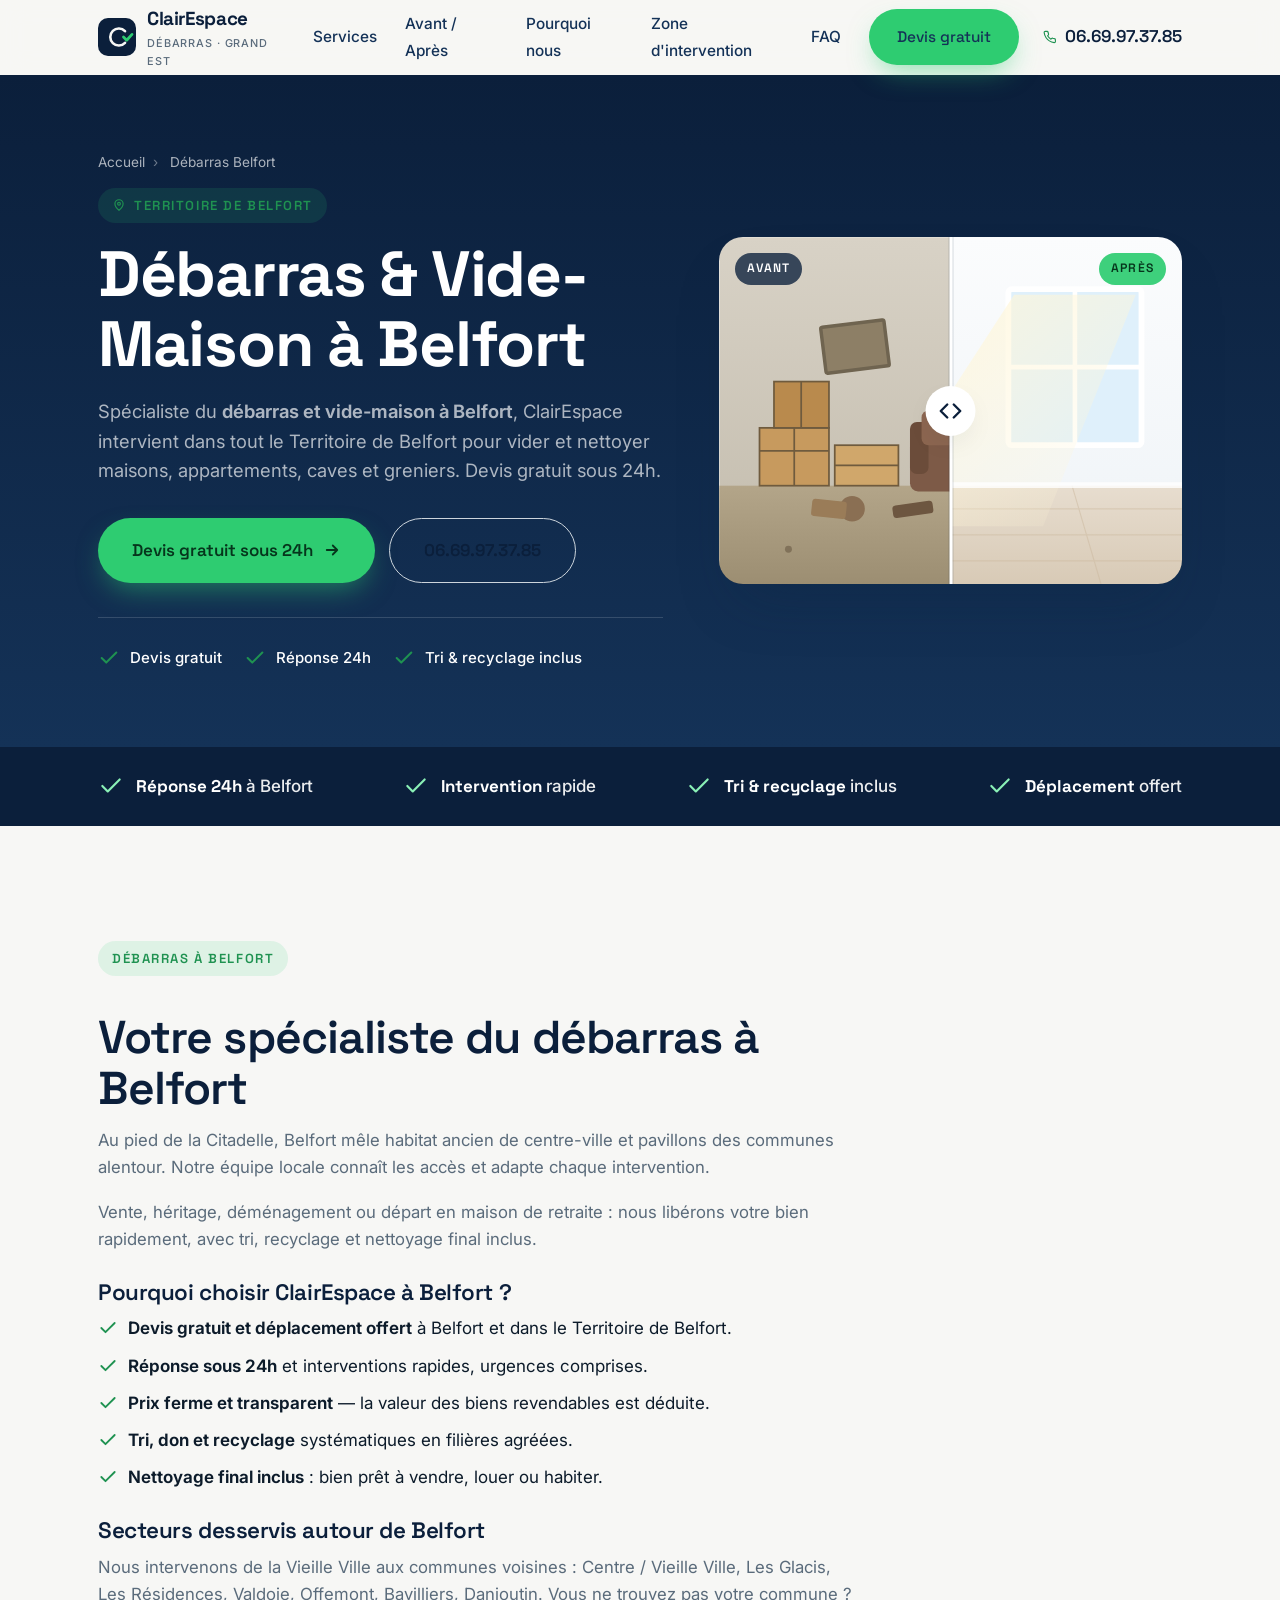
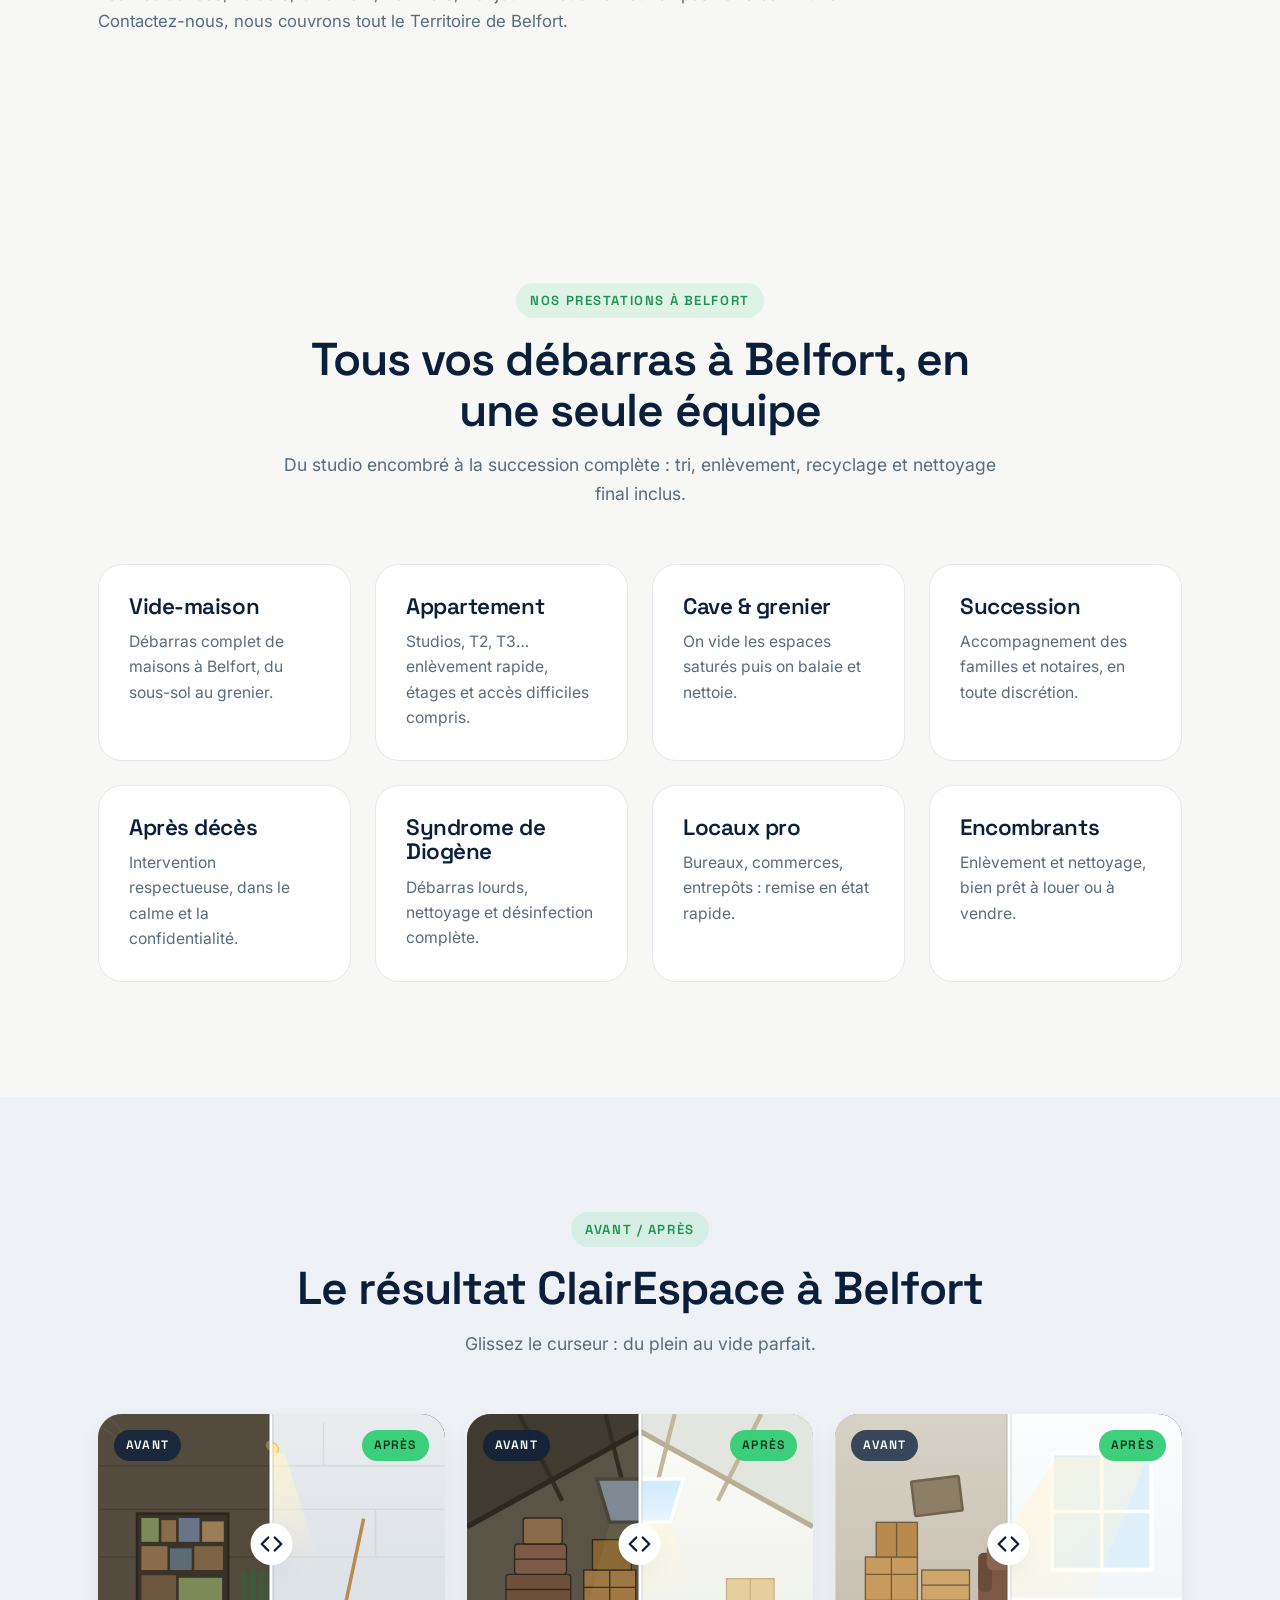
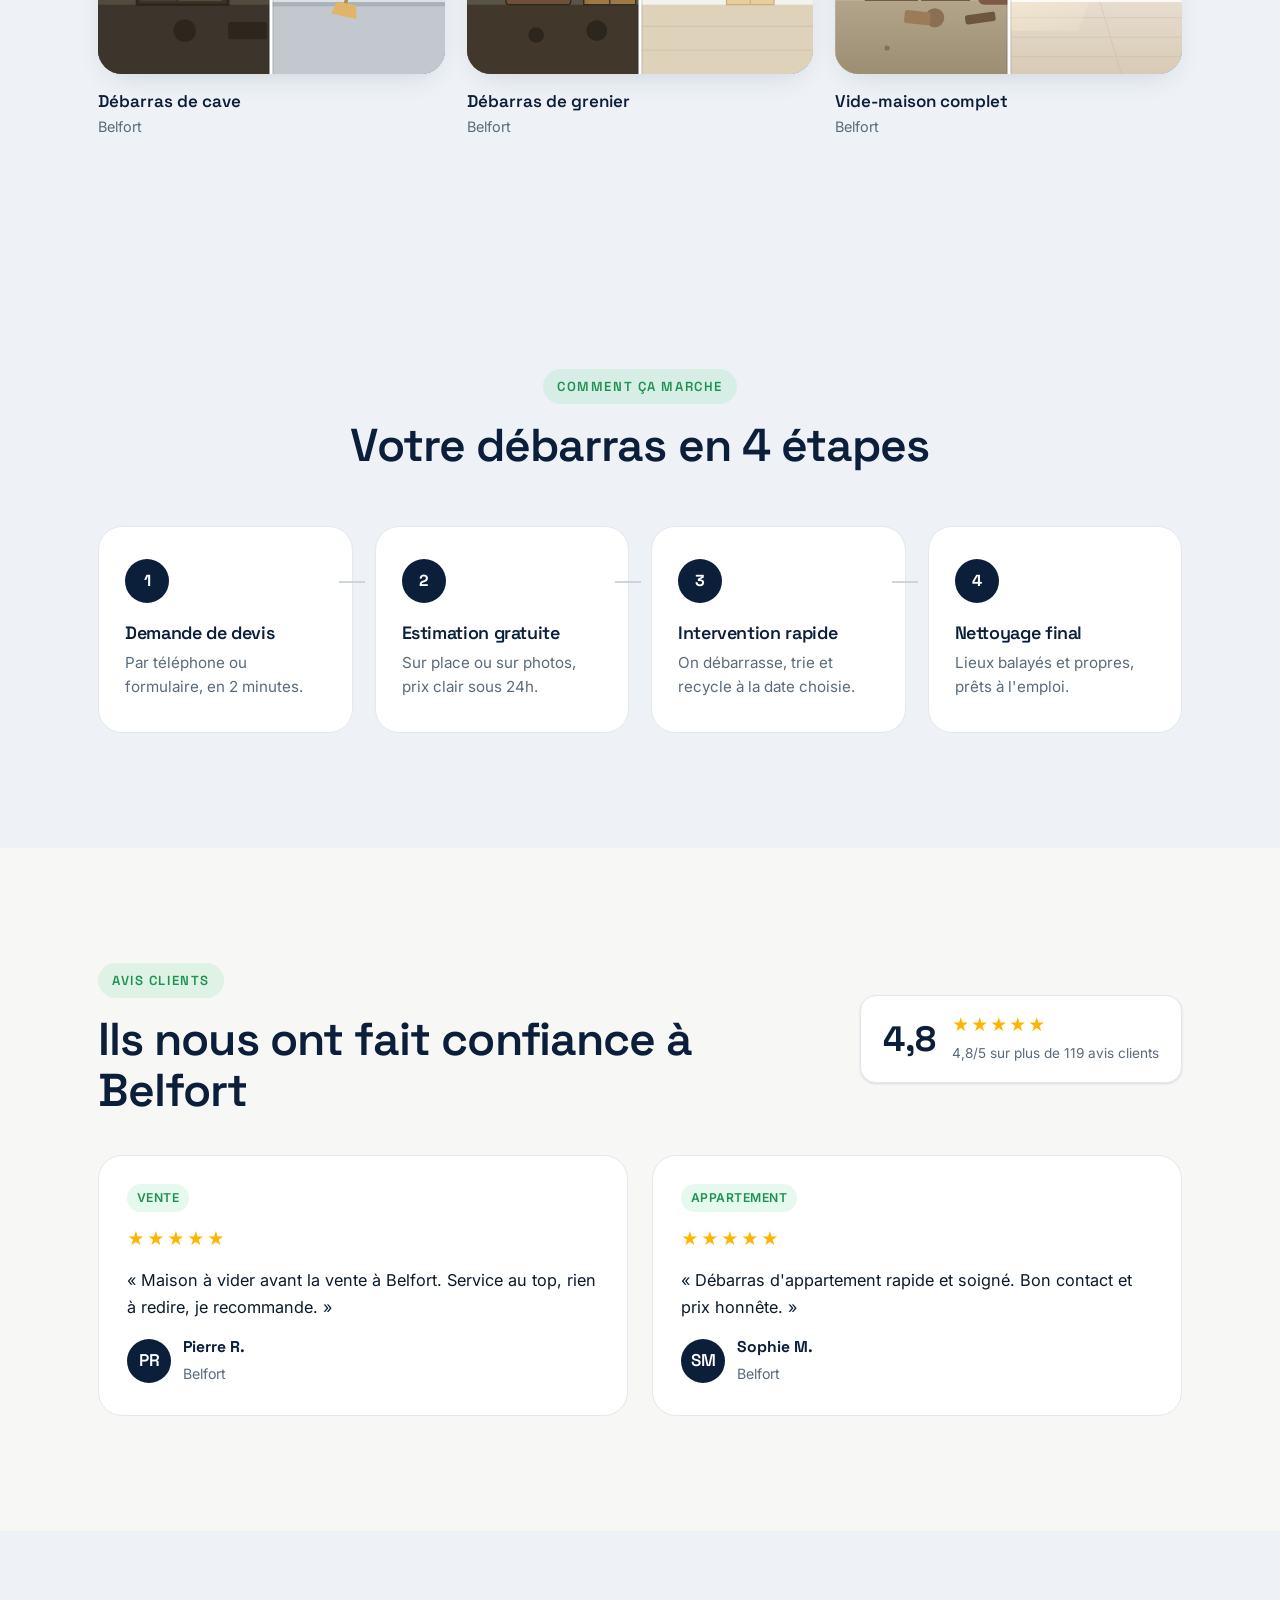
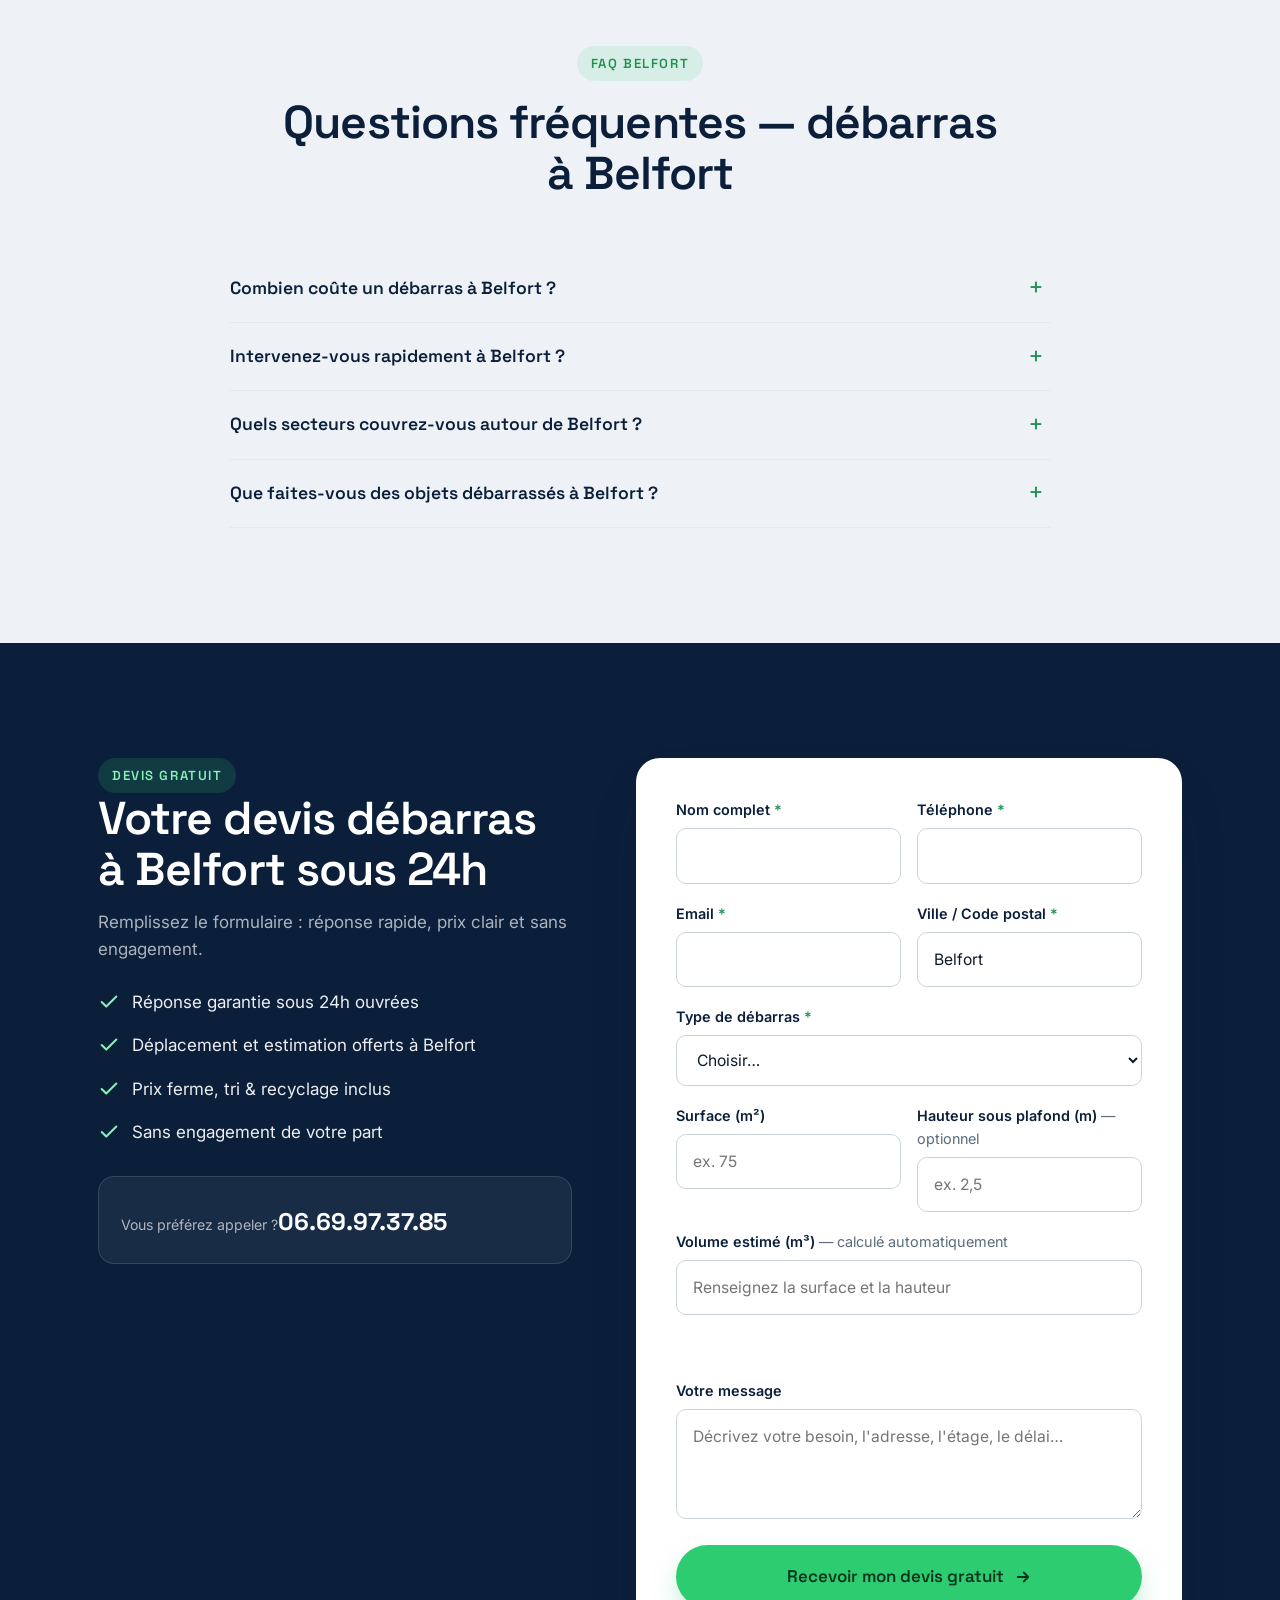
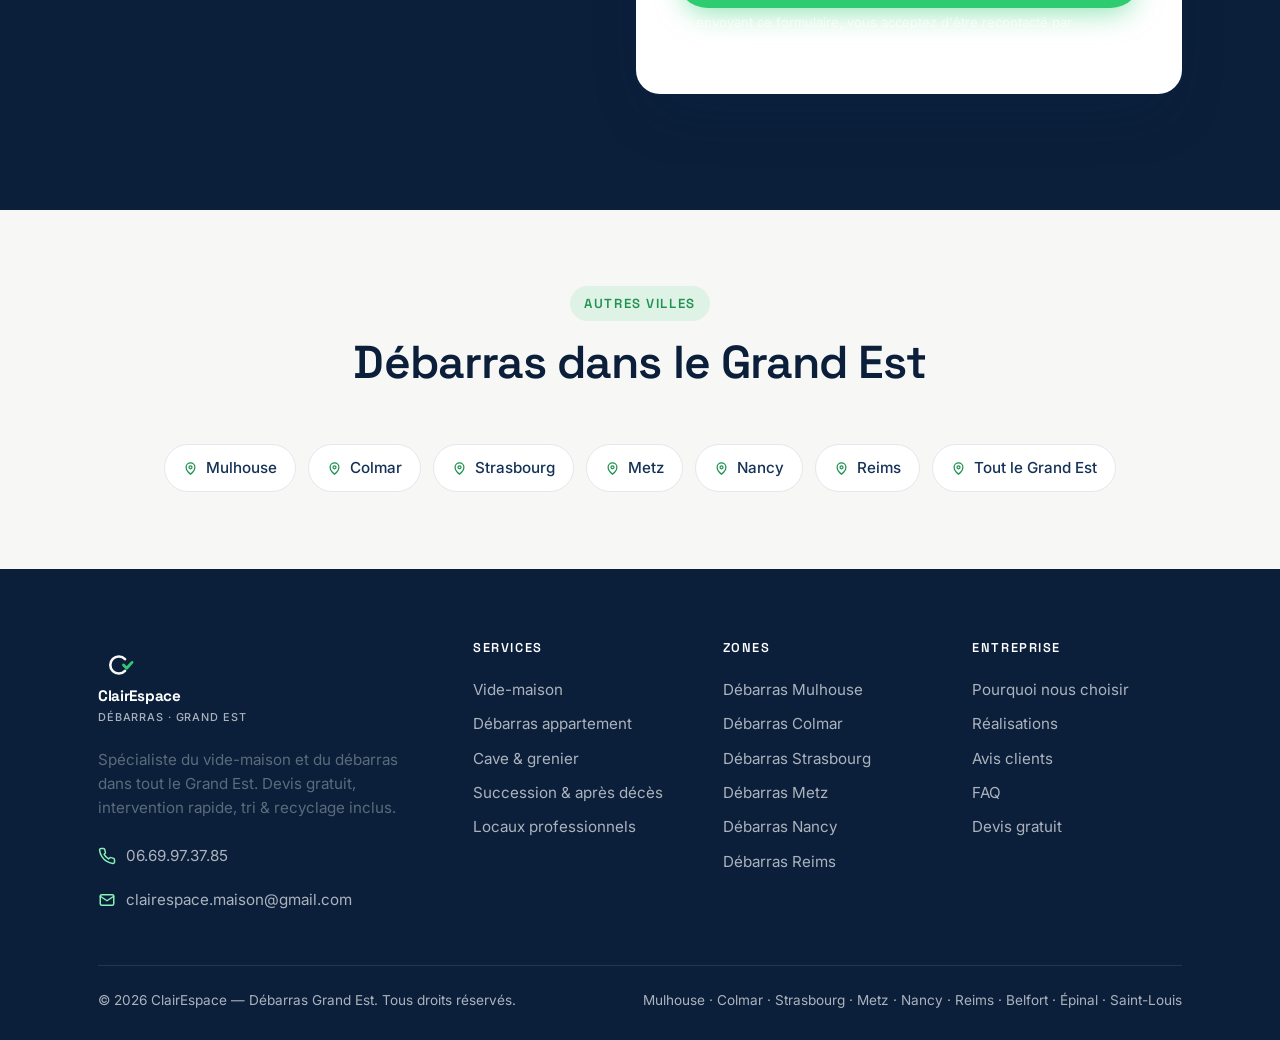
==== debarras-belfort.html @ cb57ff31 "Premier test GitHub Pages" ====
<!DOCTYPE html>
<html lang="fr">
<head>
<meta charset="utf-8">
<meta name="viewport" content="width=device-width, initial-scale=1">
<title>Débarras Belfort (90000) | Vide-Maison & Succession — Devis Gratuit 24h</title>
<meta name="description" content="Débarras et vide-maison à Belfort et dans le Territoire de Belfort. Appartement, maison, cave, succession, après décès. Devis gratuit sous 24h, intervention rapide, tri & recyclage inclus.">
<meta name="keywords" content="débarras Belfort, vide maison Belfort, débarras appartement Belfort, débarras succession Belfort, débarras Territoire de Belfort">
<meta name="robots" content="index, follow, max-image-preview:large">
<meta name="theme-color" content="#0B1F3B">
<link rel="canonical" href="https://clairespace.fr/debarras-belfort.html">
<link rel="icon" type="image/svg+xml" href="img/favicon.svg">
<meta property="og:type" content="website">
<meta property="og:locale" content="fr_FR">
<meta property="og:site_name" content="ClairEspace — Débarras Grand Est">
<meta property="og:title" content="Débarras Belfort (90000) | Vide-Maison & Succession — Devis Gratuit 24h">
<meta property="og:description" content="Débarras et vide-maison à Belfort et dans le Territoire de Belfort. Appartement, maison, cave, succession, après décès. Devis gratuit sous 24h, intervention rapide, tri & recyclage inclus.">
<meta property="og:url" content="https://clairespace.fr/debarras-belfort.html">
<meta property="og:image" content="https://clairespace.fr/img/og-cover.svg">
<meta name="twitter:card" content="summary_large_image">
<link rel="preconnect" href="https://fonts.googleapis.com">
<link rel="preconnect" href="https://fonts.gstatic.com" crossorigin>
<link rel="stylesheet" href="https://fonts.googleapis.com/css2?family=Inter:wght@400;500;600;700&family=Space+Grotesk:wght@500;600;700&display=swap">
<link rel="stylesheet" href="css/styles.css">
<script type="application/ld+json">{"@context": "https://schema.org", "@type": "HomeAndConstructionBusiness", "@id": "https://clairespace.fr/debarras-belfort.html#business", "name": "ClairEspace — Débarras Belfort", "image": "https://clairespace.fr/img/og-cover.svg", "url": "https://clairespace.fr/debarras-belfort.html", "telephone": "+33669973785", "email": "clairespace.maison@gmail.com", "priceRange": "€€", "description": "Débarras et vide-maison à Belfort et dans le Territoire de Belfort. Appartement, maison, cave, succession, après décès. Devis gratuit sous 24h, intervention rapide, tri & recyclage inclus.", "address": {"@type": "PostalAddress", "addressLocality": "Belfort", "postalCode": "90000", "addressRegion": "Grand Est", "addressCountry": "FR"}, "geo": {"@type": "GeoCoordinates", "latitude": 47.6379, "longitude": 6.8628}, "areaServed": ["Belfort", "Territoire de Belfort", "Centre / Vieille Ville", "Les Glacis", "Les Résidences", "Valdoie"], "aggregateRating": {"@type": "AggregateRating", "ratingValue": "4.8", "reviewCount": "119", "bestRating": "5"}}</script>
<script type="application/ld+json">{"@context": "https://schema.org", "@type": "FAQPage", "mainEntity": [{"@type": "Question", "name": "Combien coûte un débarras à Belfort ?", "acceptedAnswer": {"@type": "Answer", "text": "Le prix dépend du volume, de l'accès et de la nature des objets. À Belfort, l'estimation et le déplacement sont gratuits : vous recevez un devis ferme sous 24h. La valeur des biens revendables peut être déduite, voire rendre le débarras gratuit."}}, {"@type": "Question", "name": "Intervenez-vous rapidement à Belfort ?", "acceptedAnswer": {"@type": "Answer", "text": "Oui. Nous répondons sous 24h et intervenons en quelques jours à Belfort et alentours. En cas d'urgence (vente, succession, fin de bail), une intervention express est possible."}}, {"@type": "Question", "name": "Quels secteurs couvrez-vous autour de Belfort ?", "acceptedAnswer": {"@type": "Answer", "text": "Nous intervenons à Belfort et dans tout le secteur : Centre / Vieille Ville, Les Glacis, Les Résidences, Valdoie et les communes voisines, ainsi que l'ensemble du Territoire de Belfort."}}, {"@type": "Question", "name": "Que faites-vous des objets débarrassés à Belfort ?", "acceptedAnswer": {"@type": "Answer", "text": "Nous trions systématiquement : dons aux associations, revalorisation des objets réutilisables et recyclage du reste en filières agréées. Une démarche éco-responsable incluse."}}]}</script>
<script type="application/ld+json">{"@context": "https://schema.org", "@type": "BreadcrumbList", "itemListElement": [{"@type": "ListItem", "position": 1, "name": "Accueil", "item": "https://clairespace.fr/"}, {"@type": "ListItem", "position": 2, "name": "Débarras Belfort", "item": "https://clairespace.fr/debarras-belfort.html"}]}</script>
</head>
<body>
<header class="site-header">
  <div class="container">
    <nav class="nav" aria-label="Navigation principale">
      <a class="brand" href="index.html" aria-label="ClairEspace, accueil">
        <img class="brand__mark" src="img/logo.svg" alt="" width="38" height="38">
        <span>ClairEspace<small>Débarras · Grand Est</small></span>
      </a>
      <ul class="nav__links">
        <li><a href="index.html#services">Services</a></li>
        <li><a href="index.html#realisations">Avant / Après</a></li>
        <li><a href="index.html#pourquoi">Pourquoi nous</a></li>
        <li><a href="index.html#zone">Zone d'intervention</a></li>
        <li><a href="index.html#faq">FAQ</a></li>
        <li><a class="btn btn--cta" href="#devis">Devis gratuit</a></li>
      </ul>
      <div class="nav__cta">
        <a class="nav__phone" href="tel:+33669973785"><svg viewBox="0 0 24 24" fill="none" stroke="currentColor" stroke-width="2" stroke-linecap="round" stroke-linejoin="round"><path d="M22 16.9v3a2 2 0 0 1-2.2 2 19.8 19.8 0 0 1-8.6-3 19.5 19.5 0 0 1-6-6 19.8 19.8 0 0 1-3.1-8.7A2 2 0 0 1 4.1 2h3a2 2 0 0 1 2 1.7c.1 1 .4 1.9.7 2.8a2 2 0 0 1-.5 2.1L8.1 9.9a16 16 0 0 0 6 6l1.3-1.3a2 2 0 0 1 2.1-.4c.9.3 1.8.5 2.8.7a2 2 0 0 1 1.7 2z"/></svg> 06.69.97.37.85</a>
        <button class="nav__toggle" aria-label="Ouvrir le menu" aria-expanded="false"><span></span></button>
      </div>
    </nav>
  </div>
</header>
<main>

<section class="local-hero">
  <div class="container">
    <div class="local-hero__inner">
      <div>
        <nav class="breadcrumb reveal" aria-label="Fil d'Ariane"><a href="index.html">Accueil</a><span>›</span> Débarras Belfort</nav>
        <span class="eyebrow reveal" data-delay="1" style="margin-top:14px"><svg viewBox="0 0 24 24" fill="none" stroke="currentColor" stroke-width="2" style="width:14px;height:14px"><path d="M12 21s7-5.2 7-11a7 7 0 1 0-14 0c0 5.8 7 11 7 11z"/><circle cx="12" cy="10" r="2.4"/></svg> Territoire de Belfort</span>
        <h1 class="reveal" data-delay="1">Débarras &amp; Vide-Maison à Belfort</h1>
        <p class="reveal" data-delay="2">Spécialiste du <strong>débarras et vide-maison à Belfort</strong>, ClairEspace intervient dans tout le Territoire de Belfort pour vider et nettoyer maisons, appartements, caves et greniers. Devis gratuit sous 24h.</p>
        <div class="hero__actions reveal" data-delay="2">
          <a class="btn btn--cta btn--lg" href="#devis">Devis gratuit sous 24h <svg viewBox="0 0 24 24" fill="none" stroke="currentColor" stroke-width="2.4" stroke-linecap="round" stroke-linejoin="round"><path d="M5 12h14M13 6l6 6-6 6"/></svg></a>
          <a class="btn btn--ghost btn--lg" href="tel:+33669973785">06.69.97.37.85</a>
        </div>
        <ul class="hero__trust reveal" data-delay="3" style="border-color:rgba(255,255,255,.15)">
          <li class="hero__trust-item" style="color:#fff"><svg viewBox="0 0 24 24" fill="none" stroke="currentColor" stroke-width="2.2" stroke-linecap="round" stroke-linejoin="round"><path d="M20 6 9 17l-5-5"/></svg> Devis gratuit</li>
          <li class="hero__trust-item" style="color:#fff"><svg viewBox="0 0 24 24" fill="none" stroke="currentColor" stroke-width="2.2" stroke-linecap="round" stroke-linejoin="round"><path d="M20 6 9 17l-5-5"/></svg> Réponse 24h</li>
          <li class="hero__trust-item" style="color:#fff"><svg viewBox="0 0 24 24" fill="none" stroke="currentColor" stroke-width="2.2" stroke-linecap="round" stroke-linejoin="round"><path d="M20 6 9 17l-5-5"/></svg> Tri &amp; recyclage inclus</li>
        </ul>
      </div>
      <div class="hero__media reveal" data-delay="2">
        <div class="ba ba--card" data-ba>
          <div class="ba__img ba__after"><img src="img/after-salon.svg" alt="Logement vidé et propre après débarras à Belfort" loading="eager" width="800" height="600"></div>
          <div class="ba__img ba__before"><img src="img/before-salon.svg" alt="Logement encombré avant débarras à Belfort" loading="eager" width="800" height="600"></div>
          <span class="ba__tag ba__tag--before">Avant</span><span class="ba__tag ba__tag--after">Après</span>
          <div class="ba__handle"><div class="ba__grip"><svg viewBox="0 0 24 24" fill="none" stroke="currentColor" stroke-width="2.2" stroke-linecap="round" stroke-linejoin="round"><path d="M9 6 3 12l6 6M15 6l6 6-6 6"/></svg></div></div>
          <input class="ba__range" type="range" min="0" max="100" value="50" aria-label="Comparer avant et après à Belfort">
        </div>
      </div>
    </div>
  </div>
</section>

<section class="strip" aria-label="Nos engagements">
  <div class="container"><div class="strip__inner">
    <div class="strip__item"><svg viewBox="0 0 24 24" fill="none" stroke="currentColor" stroke-width="2" stroke-linecap="round" stroke-linejoin="round"><path d="M20 6 9 17l-5-5"/></svg><span><b>Réponse 24h</b> à Belfort</span></div>
    <div class="strip__item"><svg viewBox="0 0 24 24" fill="none" stroke="currentColor" stroke-width="2" stroke-linecap="round" stroke-linejoin="round"><path d="M20 6 9 17l-5-5"/></svg><span><b>Intervention</b> rapide</span></div>
    <div class="strip__item"><svg viewBox="0 0 24 24" fill="none" stroke="currentColor" stroke-width="2" stroke-linecap="round" stroke-linejoin="round"><path d="M20 6 9 17l-5-5"/></svg><span><b>Tri &amp; recyclage</b> inclus</span></div>
    <div class="strip__item"><svg viewBox="0 0 24 24" fill="none" stroke="currentColor" stroke-width="2" stroke-linecap="round" stroke-linejoin="round"><path d="M20 6 9 17l-5-5"/></svg><span><b>Déplacement</b> offert</span></div>
  </div></div>
</section>

<section class="section">
  <div class="container">
    <div class="prose reveal">
      <span class="eyebrow">Débarras à Belfort</span>
      <h2>Votre spécialiste du débarras à Belfort</h2>
      <p>Au pied de la Citadelle, Belfort mêle habitat ancien de centre-ville et pavillons des communes alentour. Notre équipe locale connaît les accès et adapte chaque intervention.</p>
      <p>Vente, héritage, déménagement ou départ en maison de retraite : nous libérons votre bien rapidement, avec tri, recyclage et nettoyage final inclus.</p>
      <h3>Pourquoi choisir ClairEspace à Belfort ?</h3>
      <ul class="ticks">
        <li><svg viewBox="0 0 24 24" fill="none" stroke="currentColor" stroke-width="2.2" stroke-linecap="round" stroke-linejoin="round"><path d="M20 6 9 17l-5-5"/></svg> <span><strong>Devis gratuit et déplacement offert</strong> à Belfort et dans le Territoire de Belfort.</span></li>
        <li><svg viewBox="0 0 24 24" fill="none" stroke="currentColor" stroke-width="2.2" stroke-linecap="round" stroke-linejoin="round"><path d="M20 6 9 17l-5-5"/></svg> <span><strong>Réponse sous 24h</strong> et interventions rapides, urgences comprises.</span></li>
        <li><svg viewBox="0 0 24 24" fill="none" stroke="currentColor" stroke-width="2.2" stroke-linecap="round" stroke-linejoin="round"><path d="M20 6 9 17l-5-5"/></svg> <span><strong>Prix ferme et transparent</strong> — la valeur des biens revendables est déduite.</span></li>
        <li><svg viewBox="0 0 24 24" fill="none" stroke="currentColor" stroke-width="2.2" stroke-linecap="round" stroke-linejoin="round"><path d="M20 6 9 17l-5-5"/></svg> <span><strong>Tri, don et recyclage</strong> systématiques en filières agréées.</span></li>
        <li><svg viewBox="0 0 24 24" fill="none" stroke="currentColor" stroke-width="2.2" stroke-linecap="round" stroke-linejoin="round"><path d="M20 6 9 17l-5-5"/></svg> <span><strong>Nettoyage final inclus</strong> : bien prêt à vendre, louer ou habiter.</span></li>
      </ul>
      <h3>Secteurs desservis autour de Belfort</h3>
      <p>Nous intervenons de la Vieille Ville aux communes voisines : Centre / Vieille Ville, Les Glacis, Les Résidences, Valdoie, Offemont, Bavilliers, Danjoutin. Vous ne trouvez pas votre commune ? Contactez-nous, nous couvrons tout le Territoire de Belfort.</p>
    </div>
  </div>
</section>

<section class="section" id="services">
  <div class="container">
    <div class="section-head section-head--center reveal">
      <span class="eyebrow">Nos prestations à Belfort</span>
      <h2>Tous vos débarras à Belfort, en une seule équipe</h2>
      <p>Du studio encombré à la succession complète : tri, enlèvement, recyclage et nettoyage final inclus.</p>
    </div>
    <div class="grid grid--4">
      <article class="card reveal"><h3>Vide-maison</h3><p>Débarras complet de maisons à Belfort, du sous-sol au grenier.</p></article>
      <article class="card reveal" data-delay="1"><h3>Appartement</h3><p>Studios, T2, T3… enlèvement rapide, étages et accès difficiles compris.</p></article>
      <article class="card reveal" data-delay="2"><h3>Cave & grenier</h3><p>On vide les espaces saturés puis on balaie et nettoie.</p></article>
      <article class="card reveal" data-delay="3"><h3>Succession</h3><p>Accompagnement des familles et notaires, en toute discrétion.</p></article>
      <article class="card reveal"><h3>Après décès</h3><p>Intervention respectueuse, dans le calme et la confidentialité.</p></article>
      <article class="card reveal" data-delay="1"><h3>Syndrome de Diogène</h3><p>Débarras lourds, nettoyage et désinfection complète.</p></article>
      <article class="card reveal" data-delay="2"><h3>Locaux pro</h3><p>Bureaux, commerces, entrepôts : remise en état rapide.</p></article>
      <article class="card reveal" data-delay="3"><h3>Encombrants</h3><p>Enlèvement et nettoyage, bien prêt à louer ou à vendre.</p></article>
    </div>
  </div>
</section>

<section class="section section--tint">
  <div class="container">
    <div class="section-head section-head--center reveal">
      <span class="eyebrow">Avant / Après</span>
      <h2>Le résultat ClairEspace à Belfort</h2>
      <p>Glissez le curseur : du plein au vide parfait.</p>
    </div>
    <div class="gallery">
      <figure class="reveal"><div class="ba ba--card" data-ba>
        <div class="ba__img ba__after"><img src="img/after-cave.svg" alt="Cave vidée à Belfort" loading="lazy" width="800" height="600"></div>
        <div class="ba__img ba__before"><img src="img/before-cave.svg" alt="Cave encombrée à Belfort" loading="lazy" width="800" height="600"></div>
        <span class="ba__tag ba__tag--before">Avant</span><span class="ba__tag ba__tag--after">Après</span>
        <div class="ba__handle"><div class="ba__grip"><svg viewBox="0 0 24 24" fill="none" stroke="currentColor" stroke-width="2.2" stroke-linecap="round" stroke-linejoin="round"><path d="M9 6 3 12l6 6M15 6l6 6-6 6"/></svg></div></div>
        <input class="ba__range" type="range" min="0" max="100" value="50" aria-label="Comparer cave à Belfort"></div>
        <figcaption>Débarras de cave<span>Belfort</span></figcaption></figure>
      <figure class="reveal" data-delay="1"><div class="ba ba--card" data-ba>
        <div class="ba__img ba__after"><img src="img/after-grenier.svg" alt="Grenier vidé à Belfort" loading="lazy" width="800" height="600"></div>
        <div class="ba__img ba__before"><img src="img/before-grenier.svg" alt="Grenier encombré à Belfort" loading="lazy" width="800" height="600"></div>
        <span class="ba__tag ba__tag--before">Avant</span><span class="ba__tag ba__tag--after">Après</span>
        <div class="ba__handle"><div class="ba__grip"><svg viewBox="0 0 24 24" fill="none" stroke="currentColor" stroke-width="2.2" stroke-linecap="round" stroke-linejoin="round"><path d="M9 6 3 12l6 6M15 6l6 6-6 6"/></svg></div></div>
        <input class="ba__range" type="range" min="0" max="100" value="50" aria-label="Comparer grenier à Belfort"></div>
        <figcaption>Débarras de grenier<span>Belfort</span></figcaption></figure>
      <figure class="reveal" data-delay="2"><div class="ba ba--card" data-ba>
        <div class="ba__img ba__after"><img src="img/after-salon.svg" alt="Maison vidée à Belfort" loading="lazy" width="800" height="600"></div>
        <div class="ba__img ba__before"><img src="img/before-salon.svg" alt="Maison encombrée à Belfort" loading="lazy" width="800" height="600"></div>
        <span class="ba__tag ba__tag--before">Avant</span><span class="ba__tag ba__tag--after">Après</span>
        <div class="ba__handle"><div class="ba__grip"><svg viewBox="0 0 24 24" fill="none" stroke="currentColor" stroke-width="2.2" stroke-linecap="round" stroke-linejoin="round"><path d="M9 6 3 12l6 6M15 6l6 6-6 6"/></svg></div></div>
        <input class="ba__range" type="range" min="0" max="100" value="50" aria-label="Comparer vide-maison à Belfort"></div>
        <figcaption>Vide-maison complet<span>Belfort</span></figcaption></figure>
    </div>
  </div>
</section>

<section class="section section--tint">
  <div class="container">
    <div class="section-head section-head--center reveal">
      <span class="eyebrow">Comment ça marche</span>
      <h2>Votre débarras en 4 étapes</h2>
    </div>
    <div class="steps">
      <div class="step reveal"><div class="step__num">1</div><h3>Demande de devis</h3><p>Par téléphone ou formulaire, en 2 minutes.</p></div>
      <div class="step reveal" data-delay="1"><div class="step__num">2</div><h3>Estimation gratuite</h3><p>Sur place ou sur photos, prix clair sous 24h.</p></div>
      <div class="step reveal" data-delay="2"><div class="step__num">3</div><h3>Intervention rapide</h3><p>On débarrasse, trie et recycle à la date choisie.</p></div>
      <div class="step reveal" data-delay="3"><div class="step__num">4</div><h3>Nettoyage final</h3><p>Lieux balayés et propres, prêts à l'emploi.</p></div>
    </div>
  </div>
</section>

<section class="section">
  <div class="container">
    <div class="reviews-head reveal">
      <div class="section-head" style="margin-bottom:0"><span class="eyebrow">Avis clients</span><h2>Ils nous ont fait confiance à Belfort</h2></div>
      <div class="rating-badge"><div class="score">4,8</div><div><div class="stars" aria-hidden="true">★★★★★</div><small>4,8/5 sur plus de 119 avis clients</small></div></div>
    </div>
    <div class="grid grid--2">
      <article class="review reveal"><span class="review__tag">Vente</span><div class="stars" aria-hidden="true">★★★★★</div><p>« Maison à vider avant la vente à Belfort. Service au top, rien à redire, je recommande. »</p><div class="review__who"><div class="review__avatar">PR</div><div><b>Pierre R.</b><small>Belfort</small></div></div></article>
      <article class="review reveal" data-delay="1"><span class="review__tag">Appartement</span><div class="stars" aria-hidden="true">★★★★★</div><p>« Débarras d'appartement rapide et soigné. Bon contact et prix honnête. »</p><div class="review__who"><div class="review__avatar">SM</div><div><b>Sophie M.</b><small>Belfort</small></div></div></article>
    </div>
  </div>
</section>

<section class="section section--tint" id="faq">
  <div class="container">
    <div class="section-head section-head--center reveal"><span class="eyebrow">FAQ Belfort</span><h2>Questions fréquentes — débarras à Belfort</h2></div>
    <div class="faq reveal">
      <div class="faq__item"><h3 style="margin:0"><button class="faq__q" aria-expanded="false">Combien coûte un débarras à Belfort ?</button></h3><div class="faq__a"><div class="faq__a-inner">Le prix dépend du volume, de l'accès et de la nature des objets. À Belfort, l'estimation et le déplacement sont gratuits : vous recevez un devis ferme sous 24h. La valeur des biens revendables peut être déduite, voire rendre le débarras gratuit.</div></div></div>
      <div class="faq__item"><h3 style="margin:0"><button class="faq__q" aria-expanded="false">Intervenez-vous rapidement à Belfort ?</button></h3><div class="faq__a"><div class="faq__a-inner">Oui. Nous répondons sous 24h et intervenons en quelques jours à Belfort et alentours. En cas d'urgence (vente, succession, fin de bail), une intervention express est possible.</div></div></div>
      <div class="faq__item"><h3 style="margin:0"><button class="faq__q" aria-expanded="false">Quels secteurs couvrez-vous autour de Belfort ?</button></h3><div class="faq__a"><div class="faq__a-inner">Nous intervenons à Belfort et dans tout le secteur : Centre / Vieille Ville, Les Glacis, Les Résidences, Valdoie et les communes voisines, ainsi que l'ensemble du Territoire de Belfort.</div></div></div>
      <div class="faq__item"><h3 style="margin:0"><button class="faq__q" aria-expanded="false">Que faites-vous des objets débarrassés à Belfort ?</button></h3><div class="faq__a"><div class="faq__a-inner">Nous trions systématiquement : dons aux associations, revalorisation des objets réutilisables et recyclage du reste en filières agréées. Une démarche éco-responsable incluse.</div></div></div>
    </div>
  </div>
</section>

<section class="section section--navy" id="devis">
  <div class="container">
    <div class="devis">
      <div class="devis__aside reveal">
        <span class="eyebrow">Devis gratuit</span>
        <h2>Votre devis débarras à Belfort sous 24h</h2>
        <p style="margin-top:14px">Remplissez le formulaire : réponse rapide, prix clair et sans engagement.</p>
        <div class="devis__points">
          <div class="devis__point"><svg viewBox="0 0 24 24" fill="none" stroke="currentColor" stroke-width="2.2" stroke-linecap="round" stroke-linejoin="round"><path d="M20 6 9 17l-5-5"/></svg><span>Réponse garantie sous 24h ouvrées</span></div>
          <div class="devis__point"><svg viewBox="0 0 24 24" fill="none" stroke="currentColor" stroke-width="2.2" stroke-linecap="round" stroke-linejoin="round"><path d="M20 6 9 17l-5-5"/></svg><span>Déplacement et estimation offerts à Belfort</span></div>
          <div class="devis__point"><svg viewBox="0 0 24 24" fill="none" stroke="currentColor" stroke-width="2.2" stroke-linecap="round" stroke-linejoin="round"><path d="M20 6 9 17l-5-5"/></svg><span>Prix ferme, tri & recyclage inclus</span></div>
          <div class="devis__point"><svg viewBox="0 0 24 24" fill="none" stroke="currentColor" stroke-width="2.2" stroke-linecap="round" stroke-linejoin="round"><path d="M20 6 9 17l-5-5"/></svg><span>Sans engagement de votre part</span></div>
        </div>
        <div class="devis__call"><small style="color:var(--on-navy-muted)">Vous préférez appeler ?</small><a href="tel:+33669973785">06.69.97.37.85</a></div>
      </div>
      <form class="form" id="devis-form" action="#" method="post" novalidate>
        <input type="text" name="website" tabindex="-1" autocomplete="off" aria-hidden="true" style="position:absolute;left:-9999px;width:1px;height:1px;opacity:0">
        <div class="form__row">
          <div class="field"><label for="nom">Nom complet <span class="req">*</span></label><input id="nom" name="nom" type="text" autocomplete="name" required><span class="field__err">Merci d'indiquer votre nom.</span></div>
          <div class="field"><label for="tel">Téléphone <span class="req">*</span></label><input id="tel" name="tel" type="tel" autocomplete="tel" required><span class="field__err">Numéro invalide.</span></div>
        </div>
        <div class="form__row">
          <div class="field"><label for="email">Email <span class="req">*</span></label><input id="email" name="email" type="email" autocomplete="email" required><span class="field__err">Email invalide.</span></div>
          <div class="field"><label for="ville">Ville / Code postal <span class="req">*</span></label><input id="ville" name="ville" type="text" value="Belfort" required><span class="field__err">Merci d'indiquer votre ville.</span></div>
        </div>
        <div class="field"><label for="type">Type de débarras <span class="req">*</span></label>
          <select id="type" name="type" required><option value="">Choisir…</option><option>Vide-maison</option><option>Débarras appartement</option><option>Cave / grenier</option><option>Succession</option><option>Après décès</option><option>Syndrome de Diogène</option><option>Locaux professionnels</option><option>Encombrants / nettoyage</option></select>
          <span class="field__err">Merci de choisir un type.</span>
        </div>
        <div class="form__row">
          <div class="field"><label for="surface">Surface (m²)</label><input id="surface" name="surface" type="number" min="0" step="1" inputmode="numeric" placeholder="ex. 75"></div>
          <div class="field"><label for="hauteur">Hauteur sous plafond (m) <span style="font-weight:400;color:var(--muted)">— optionnel</span></label><input id="hauteur" name="hauteur" type="number" min="0" step="0.05" inputmode="decimal" placeholder="ex. 2,5"></div>
        </div>
        <div class="field"><label for="volume_m3">Volume estimé (m³) <span style="font-weight:400;color:var(--muted)">— calculé automatiquement</span></label><input id="volume_m3" name="volume_m3" type="text" readonly placeholder="Renseignez la surface et la hauteur"><p class="form__note">Volume = surface × hauteur sous plafond. Indicatif, pour affiner votre devis.</p></div>
        <div class="field"><label for="message">Votre message</label><textarea id="message" name="message" placeholder="Décrivez votre besoin, l'adresse, l'étage, le délai…"></textarea></div>
        <button class="btn btn--cta btn--lg btn--block" type="submit">Recevoir mon devis gratuit <svg viewBox="0 0 24 24" fill="none" stroke="currentColor" stroke-width="2.4" stroke-linecap="round" stroke-linejoin="round"><path d="M5 12h14M13 6l6 6-6 6"/></svg></button>
        <p class="form__note">En envoyant ce formulaire, vous acceptez d'être recontacté par ClairEspace.</p>
      </form>
      <div class="form__success" id="devis-success" role="status" aria-live="polite">
        <svg viewBox="0 0 24 24" fill="none" stroke="currentColor" stroke-width="2" stroke-linecap="round" stroke-linejoin="round"><circle cx="12" cy="12" r="10"/><path d="M8 12l3 3 5-6"/></svg>
        <h3 style="color:#fff">Demande envoyée, merci !</h3>
        <p>Notre équipe vous recontacte sous 24h. Urgence à Belfort ? Appelez le <a href="tel:+33669973785" style="color:#8af0b6">06.69.97.37.85</a>.</p>
      </div>
    </div>
  </div>
</section>

<section class="section section--tight">
  <div class="container">
    <div class="section-head section-head--center reveal"><span class="eyebrow">Autres villes</span><h2>Débarras dans le Grand Est</h2></div>
    <div class="cities reveal" style="justify-content:center">
      <a class="city-chip" href="debarras-mulhouse.html"><svg viewBox="0 0 24 24" fill="none" stroke="currentColor" stroke-width="2"><path d="M12 21s7-5.2 7-11a7 7 0 1 0-14 0c0 5.8 7 11 7 11z"/><circle cx="12" cy="10" r="2.4"/></svg> Mulhouse</a>
      <a class="city-chip" href="debarras-colmar.html"><svg viewBox="0 0 24 24" fill="none" stroke="currentColor" stroke-width="2"><path d="M12 21s7-5.2 7-11a7 7 0 1 0-14 0c0 5.8 7 11 7 11z"/><circle cx="12" cy="10" r="2.4"/></svg> Colmar</a>
      <a class="city-chip" href="debarras-strasbourg.html"><svg viewBox="0 0 24 24" fill="none" stroke="currentColor" stroke-width="2"><path d="M12 21s7-5.2 7-11a7 7 0 1 0-14 0c0 5.8 7 11 7 11z"/><circle cx="12" cy="10" r="2.4"/></svg> Strasbourg</a>
      <a class="city-chip" href="debarras-metz.html"><svg viewBox="0 0 24 24" fill="none" stroke="currentColor" stroke-width="2"><path d="M12 21s7-5.2 7-11a7 7 0 1 0-14 0c0 5.8 7 11 7 11z"/><circle cx="12" cy="10" r="2.4"/></svg> Metz</a>
      <a class="city-chip" href="debarras-nancy.html"><svg viewBox="0 0 24 24" fill="none" stroke="currentColor" stroke-width="2"><path d="M12 21s7-5.2 7-11a7 7 0 1 0-14 0c0 5.8 7 11 7 11z"/><circle cx="12" cy="10" r="2.4"/></svg> Nancy</a>
      <a class="city-chip" href="debarras-reims.html"><svg viewBox="0 0 24 24" fill="none" stroke="currentColor" stroke-width="2"><path d="M12 21s7-5.2 7-11a7 7 0 1 0-14 0c0 5.8 7 11 7 11z"/><circle cx="12" cy="10" r="2.4"/></svg> Reims</a>
      <a class="city-chip" href="debarras-grand-est.html"><svg viewBox="0 0 24 24" fill="none" stroke="currentColor" stroke-width="2"><path d="M12 21s7-5.2 7-11a7 7 0 1 0-14 0c0 5.8 7 11 7 11z"/><circle cx="12" cy="10" r="2.4"/></svg> Tout le Grand Est</a>
    </div>
  </div>
</section>

</main>
<footer class="footer">
  <div class="container">
    <div class="footer__grid">
      <div class="footer__brand">
        <a class="brand" href="index.html"><img class="brand__mark" src="img/logo.svg" alt="" width="38" height="38"><span>ClairEspace<small>Débarras · Grand Est</small></span></a>
        <p>Spécialiste du vide-maison et du débarras dans tout le Grand Est. Devis gratuit, intervention rapide, tri &amp; recyclage inclus.</p>
        <div class="footer__contact">
          <a href="tel:+33669973785"><svg viewBox="0 0 24 24" fill="none" stroke="currentColor" stroke-width="2" stroke-linecap="round" stroke-linejoin="round"><path d="M22 16.9v3a2 2 0 0 1-2.2 2 19.8 19.8 0 0 1-8.6-3 19.5 19.5 0 0 1-6-6 19.8 19.8 0 0 1-3.1-8.7A2 2 0 0 1 4.1 2h3a2 2 0 0 1 2 1.7c.1 1 .4 1.9.7 2.8a2 2 0 0 1-.5 2.1L8.1 9.9a16 16 0 0 0 6 6l1.3-1.3a2 2 0 0 1 2.1-.4c.9.3 1.8.5 2.8.7a2 2 0 0 1 1.7 2z"/></svg>06.69.97.37.85</a>
          <a href="mailto:clairespace.maison@gmail.com"><svg viewBox="0 0 24 24" fill="none" stroke="currentColor" stroke-width="2" stroke-linecap="round" stroke-linejoin="round"><rect x="3" y="5" width="18" height="14" rx="2"/><path d="m3 7 9 6 9-6"/></svg>clairespace.maison@gmail.com</a>
        </div>
      </div>
      <div><h4>Services</h4>
        <a href="index.html#services">Vide-maison</a><a href="index.html#services">Débarras appartement</a><a href="index.html#services">Cave &amp; grenier</a><a href="index.html#services">Succession &amp; après décès</a><a href="index.html#services">Locaux professionnels</a>
      </div>
      <div><h4>Zones</h4>
        <a href="debarras-mulhouse.html">Débarras Mulhouse</a>
        <a href="debarras-colmar.html">Débarras Colmar</a>
        <a href="debarras-strasbourg.html">Débarras Strasbourg</a>
        <a href="debarras-metz.html">Débarras Metz</a>
        <a href="debarras-nancy.html">Débarras Nancy</a>
        <a href="debarras-reims.html">Débarras Reims</a>
      </div>
      <div><h4>Entreprise</h4>
        <a href="index.html#pourquoi">Pourquoi nous choisir</a><a href="index.html#realisations">Réalisations</a><a href="index.html#avis">Avis clients</a><a href="index.html#faq">FAQ</a><a href="#devis">Devis gratuit</a>
      </div>
    </div>
    <div class="footer__bottom">
      <span>© <span data-year>2026</span> ClairEspace — Débarras Grand Est. Tous droits réservés.</span>
      <span>Mulhouse · Colmar · Strasbourg · Metz · Nancy · Reims · Belfort · Épinal · Saint-Louis</span>
    </div>
  </div>
</footer>
<div class="fab">
  <a class="btn btn--call" href="tel:+33669973785"><svg viewBox="0 0 24 24" fill="none" stroke="currentColor" stroke-width="2" stroke-linecap="round" stroke-linejoin="round"><path d="M22 16.9v3a2 2 0 0 1-2.2 2 19.8 19.8 0 0 1-8.6-3 19.5 19.5 0 0 1-6-6 19.8 19.8 0 0 1-3.1-8.7A2 2 0 0 1 4.1 2h3a2 2 0 0 1 2 1.7c.1 1 .4 1.9.7 2.8a2 2 0 0 1-.5 2.1L8.1 9.9a16 16 0 0 0 6 6l1.3-1.3a2 2 0 0 1 2.1-.4c.9.3 1.8.5 2.8.7a2 2 0 0 1 1.7 2z"/></svg>Appeler</a>
  <a class="btn btn--cta" href="#devis">Devis gratuit</a>
</div>
<script src="js/main.js" defer></script>
<script>
(function () {
  var s = document.getElementById("surface"), h = document.getElementById("hauteur"), v = document.getElementById("volume_m3");
  if (!s || !h || !v) return;
  var num = function (el) { return parseFloat((el.value || "").replace(",", ".")); };
  function calc() {
    var a = num(s), b = num(h);
    if (a > 0 && b > 0) { v.value = (a * b).toFixed(1).replace(".", ",") + " m³"; }
    else { v.value = ""; v.placeholder = a > 0 ? "Renseignez la hauteur pour estimer le volume" : "Renseignez la surface et la hauteur"; }
  }
  s.addEventListener("input", calc); h.addEventListener("input", calc);
})();
</script>
</body>
</html>
---- css/styles.css ----
/* =========================================================================
   ClairEspace — Débarras Grand Est
   Design system & global styles
   Palette: Bleu profond #0A2540 / Blanc cassé #F7F7F5 / CTA Vert #2ECC71
   Type: Space Grotesk (titres) + Inter (texte)
   ========================================================================= */

/* ---------- Design tokens ---------- */
:root {
  /* Brand */
  --navy: #0A2540;
  --navy-900: #0B1F3B;
  --navy-700: #143257;
  --navy-500: #2a4a6e;
  --offwhite: #F7F7F5;
  --white: #ffffff;

  /* Action / CTA (une seule direction : vert conversion) */
  --cta: #2ECC71;
  --cta-600: #27ae60;
  --cta-700: #1f9251;
  --cta-soft: rgba(46, 204, 113, 0.12);

  /* Neutrals */
  --ink: #0C1B2A;
  --muted: #5A6B7B;
  --muted-light: #8597a6;
  --line: #E4E8EC;
  --line-strong: #cdd5dc;
  --bg-tint: #EEF2F6;

  /* Surface on navy */
  --on-navy: rgba(255,255,255,.92);
  --on-navy-muted: rgba(255,255,255,.66);

  /* Effects */
  --shadow-sm: 0 1px 2px rgba(10,37,64,.06), 0 1px 3px rgba(10,37,64,.08);
  --shadow-md: 0 10px 30px -12px rgba(10,37,64,.18);
  --shadow-lg: 0 30px 60px -20px rgba(10,37,64,.28);
  --shadow-cta: 0 12px 28px -8px rgba(46,204,113,.55);

  --radius-sm: 10px;
  --radius: 16px;
  --radius-lg: 24px;
  --radius-xl: 32px;

  --container: 1180px;
  --gutter: clamp(20px, 5vw, 48px);

  --font-head: "Space Grotesk", "Inter", system-ui, sans-serif;
  --font-body: "Inter", system-ui, -apple-system, "Segoe UI", Roboto, sans-serif;

  --ease: cubic-bezier(.2, .7, .2, 1);
}

/* ---------- Reset ---------- */
*, *::before, *::after { box-sizing: border-box; }
* { margin: 0; }
html { scroll-behavior: smooth; -webkit-text-size-adjust: 100%; }
@media (prefers-reduced-motion: reduce) {
  html { scroll-behavior: auto; }
  *, *::before, *::after { animation-duration: .001ms !important; transition-duration: .001ms !important; }
}
body {
  font-family: var(--font-body);
  color: var(--ink);
  background: var(--offwhite);
  line-height: 1.6;
  font-size: 17px;
  -webkit-font-smoothing: antialiased;
  text-rendering: optimizeLegibility;
  overflow-x: hidden;
}
img, svg, video { display: block; max-width: 100%; height: auto; }
a { color: inherit; text-decoration: none; }
button { font: inherit; cursor: pointer; }
ul { list-style: none; padding: 0; }
:focus-visible { outline: 3px solid var(--cta); outline-offset: 3px; border-radius: 4px; }

/* ---------- Layout ---------- */
.container { width: 100%; max-width: var(--container); margin-inline: auto; padding-inline: var(--gutter); }
.section { padding-block: clamp(64px, 9vw, 120px); }
.section--tight { padding-block: clamp(48px, 6vw, 80px); }
.section--navy { background: var(--navy-900); color: var(--on-navy); }
.section--tint { background: var(--bg-tint); }

/* ---------- Typography ---------- */
h1, h2, h3, h4 { font-family: var(--font-head); line-height: 1.1; letter-spacing: -.02em; color: var(--navy-900); font-weight: 600; }
.section--navy h1, .section--navy h2, .section--navy h3 { color: var(--white); }
h1 { font-size: clamp(2.2rem, 5.4vw, 4rem); font-weight: 700; }
h2 { font-size: clamp(1.8rem, 3.6vw, 2.9rem); }
h3 { font-size: clamp(1.15rem, 1.8vw, 1.4rem); }
p { color: var(--muted); }
.section--navy p { color: var(--on-navy-muted); }
strong { color: inherit; font-weight: 650; }

.eyebrow {
  display: inline-flex; align-items: center; gap: 8px;
  font-family: var(--font-head); font-weight: 600; font-size: .82rem;
  letter-spacing: .12em; text-transform: uppercase; color: var(--cta-700);
  background: var(--cta-soft); padding: 7px 14px; border-radius: 100px;
}
.section--navy .eyebrow { color: #8af0b6; background: rgba(46,204,113,.16); }
.section-head { max-width: 720px; margin-bottom: clamp(36px, 5vw, 56px); }
.section-head--center { margin-inline: auto; text-align: center; }
.section-head h2 { margin-top: 16px; }
.section-head p { margin-top: 16px; font-size: 1.1rem; }

/* ---------- Buttons ---------- */
.btn {
  --_bg: var(--cta); --_fg: #06351c;
  display: inline-flex; align-items: center; justify-content: center; gap: 10px;
  font-family: var(--font-head); font-weight: 600; font-size: 1rem;
  padding: 16px 28px; border-radius: 100px; border: 0;
  background: var(--_bg); color: var(--_fg);
  transition: transform .25s var(--ease), box-shadow .25s var(--ease), background .2s;
  white-space: nowrap; text-align: center;
}
.btn svg { width: 18px; height: 18px; }
.btn--cta { box-shadow: var(--shadow-cta); }
.btn--cta:hover { background: var(--cta-600); transform: translateY(-2px); box-shadow: 0 18px 36px -8px rgba(46,204,113,.6); }
.btn--cta:active { transform: translateY(0); }
.btn--ghost { background: transparent; color: var(--navy-900); border: 1.5px solid var(--line-strong); box-shadow: none; }
.btn--ghost:hover { border-color: var(--navy-900); background: var(--white); transform: translateY(-2px); }
.section--navy .btn--ghost { color: var(--white); border-color: rgba(255,255,255,.32); }
.section--navy .btn--ghost:hover { border-color: #fff; background: rgba(255,255,255,.08); }
.btn--lg { padding: 18px 34px; font-size: 1.06rem; }
.btn--block { width: 100%; }

/* ---------- Header ---------- */
.site-header {
  position: sticky; top: 0; z-index: 100;
  background: rgba(247,247,245,.82); backdrop-filter: blur(14px);
  border-bottom: 1px solid transparent; transition: border-color .3s, box-shadow .3s, background .3s;
}
.site-header.is-scrolled { border-color: var(--line); box-shadow: var(--shadow-sm); background: rgba(247,247,245,.94); }
.nav { display: flex; align-items: center; justify-content: space-between; height: 74px; gap: 24px; }
.brand { display: flex; align-items: center; gap: 11px; font-family: var(--font-head); font-weight: 700; font-size: 1.18rem; color: var(--navy-900); letter-spacing: -.02em; }
.brand__mark { width: 38px; height: 38px; flex: none; }
.brand small { display: block; font-family: var(--font-body); font-weight: 500; font-size: .68rem; letter-spacing: .08em; text-transform: uppercase; color: var(--muted); margin-top: 1px; }
.nav__links { display: flex; align-items: center; gap: 28px; }
.nav__links a { font-weight: 500; font-size: .96rem; color: var(--navy-700); transition: color .2s; }
.nav__links a:hover { color: var(--cta-700); }
.nav__cta { display: flex; align-items: center; gap: 14px; }
.nav__phone { display: inline-flex; align-items: center; gap: 8px; font-family: var(--font-head); font-weight: 600; color: var(--navy-900); }
.nav__phone svg { width: 18px; height: 18px; color: var(--cta-700); }
.nav__toggle { display: none; width: 44px; height: 44px; border: 1px solid var(--line-strong); border-radius: 12px; background: var(--white); align-items: center; justify-content: center; }
.nav__toggle span, .nav__toggle span::before, .nav__toggle span::after { content: ""; display: block; width: 20px; height: 2px; background: var(--navy-900); border-radius: 2px; transition: transform .3s, opacity .2s; }
.nav__toggle span::before { transform: translateY(-6px); }
.nav__toggle span::after { transform: translateY(4px); }
body.nav-open .nav__toggle span { background: transparent; }
body.nav-open .nav__toggle span::before { transform: rotate(45deg); }
body.nav-open .nav__toggle span::after { transform: rotate(-45deg) translateY(0); }

/* ---------- Hero ---------- */
.hero { position: relative; overflow: hidden; background: linear-gradient(180deg, #fff 0%, var(--offwhite) 100%); }
.hero::before {
  content: ""; position: absolute; inset: -20% -10% auto auto; width: 60vw; height: 60vw; max-width: 720px; max-height: 720px;
  background: radial-gradient(circle at 70% 30%, rgba(77,163,255,.14), transparent 60%); pointer-events: none;
}
.hero__inner { display: grid; grid-template-columns: 1.05fr 1fr; gap: clamp(32px, 5vw, 64px); align-items: center; padding-block: clamp(48px, 7vw, 92px); }
.hero__copy { max-width: 600px; }
.hero h1 { margin-top: 18px; }
.hero h1 .accent { color: var(--cta-700); }
.hero__sub { margin-top: 22px; font-size: 1.18rem; color: var(--muted); max-width: 520px; }
.hero__actions { display: flex; flex-wrap: wrap; gap: 14px; margin-top: 32px; }
.hero__trust { display: flex; flex-wrap: wrap; gap: 22px; margin-top: 34px; padding-top: 28px; border-top: 1px solid var(--line); }
.hero__trust-item { display: flex; align-items: center; gap: 10px; font-weight: 500; font-size: .94rem; color: var(--navy-700); }
.hero__trust-item svg { width: 22px; height: 22px; color: var(--cta-700); flex: none; }

/* Before/After interactive */
.ba {
  position: relative; border-radius: var(--radius-lg); overflow: hidden;
  box-shadow: var(--shadow-lg); aspect-ratio: 4 / 3; background: var(--navy-900);
  user-select: none; touch-action: pan-y;
}
.ba__img { position: absolute; inset: 0; width: 100%; height: 100%; }
.ba__img img, .ba__img svg { width: 100%; height: 100%; object-fit: cover; }
.ba__after { z-index: 1; }
.ba__before { z-index: 2; clip-path: inset(0 50% 0 0); }
.ba__tag { position: absolute; top: 16px; z-index: 3; font-family: var(--font-head); font-weight: 600; font-size: .76rem; letter-spacing: .1em; text-transform: uppercase; padding: 6px 12px; border-radius: 100px; backdrop-filter: blur(6px); }
.ba__tag--before { left: 16px; background: rgba(11,31,59,.78); color: #fff; }
.ba__tag--after { right: 16px; background: rgba(46,204,113,.92); color: #06351c; }
.ba__handle { position: absolute; top: 0; bottom: 0; left: 50%; z-index: 4; width: 3px; background: #fff; transform: translateX(-50%); box-shadow: 0 0 0 1px rgba(10,37,64,.15); }
.ba__grip {
  position: absolute; top: 50%; left: 50%; transform: translate(-50%, -50%);
  width: 50px; height: 50px; border-radius: 50%; background: #fff; box-shadow: var(--shadow-md);
  display: grid; place-items: center; color: var(--navy-900);
}
.ba__grip svg { width: 26px; height: 26px; }
.ba__range { position: absolute; inset: 0; z-index: 5; width: 100%; height: 100%; margin: 0; opacity: 0; cursor: ew-resize; }
.hero__badge {
  position: absolute; left: -14px; bottom: 24px; z-index: 6;
  background: #fff; border-radius: var(--radius); box-shadow: var(--shadow-md);
  padding: 14px 18px; display: flex; align-items: center; gap: 12px;
}
.hero__badge .stars { color: #FFB400; font-size: 1rem; letter-spacing: 1px; }
.hero__badge b { font-family: var(--font-head); font-size: 1.1rem; color: var(--navy-900); }
.hero__badge small { color: var(--muted); font-size: .8rem; }
.hero__media { position: relative; }

/* ---------- Logos / reassurance strip ---------- */
.strip { background: var(--navy-900); color: var(--on-navy); }
.strip__inner { display: flex; flex-wrap: wrap; justify-content: space-between; gap: 24px; padding-block: 26px; }
.strip__item { display: flex; align-items: center; gap: 12px; font-weight: 500; }
.strip__item svg { width: 26px; height: 26px; color: #8af0b6; flex: none; }
.strip__item b { color: #fff; font-family: var(--font-head); }

/* ---------- Services ---------- */
.grid { display: grid; gap: clamp(16px, 2vw, 24px); }
.grid--3 { grid-template-columns: repeat(3, 1fr); }
.grid--4 { grid-template-columns: repeat(4, 1fr); }
.grid--2 { grid-template-columns: repeat(2, 1fr); }
.card {
  background: var(--white); border: 1px solid var(--line); border-radius: var(--radius-lg);
  padding: 30px; transition: transform .3s var(--ease), box-shadow .3s var(--ease), border-color .3s;
  position: relative; overflow: hidden;
}
.card:hover { transform: translateY(-4px); box-shadow: var(--shadow-md); border-color: transparent; }
.card__icon { width: 54px; height: 54px; border-radius: 14px; background: var(--navy-900); color: #8af0b6; display: grid; place-items: center; margin-bottom: 20px; }
.card__icon svg { width: 28px; height: 28px; }
.card h3 { color: var(--navy-900); }
.card p { margin-top: 10px; font-size: .98rem; }
.card__link { display: inline-flex; align-items: center; gap: 6px; margin-top: 16px; font-family: var(--font-head); font-weight: 600; font-size: .92rem; color: var(--cta-700); }
.card__link svg { width: 16px; height: 16px; transition: transform .2s; }
.card:hover .card__link svg { transform: translateX(4px); }

/* ---------- Why us / features split ---------- */
.split { display: grid; grid-template-columns: 1fr 1fr; gap: clamp(36px, 5vw, 72px); align-items: center; }
.feature-list { display: grid; gap: 22px; margin-top: 30px; }
.feature { display: flex; gap: 16px; }
.feature__ic { flex: none; width: 46px; height: 46px; border-radius: 12px; background: var(--cta-soft); color: var(--cta-700); display: grid; place-items: center; }
.feature__ic svg { width: 24px; height: 24px; }
.feature h3 { font-size: 1.1rem; margin-bottom: 4px; }
.feature p { font-size: .96rem; }
.section--navy .feature__ic { background: rgba(46,204,113,.16); color: #8af0b6; }
.stat-cluster { display: grid; grid-template-columns: 1fr 1fr; gap: 16px; }
.stat { background: var(--white); border: 1px solid var(--line); border-radius: var(--radius); padding: 26px; }
.section--navy .stat { background: rgba(255,255,255,.05); border-color: rgba(255,255,255,.12); }
.stat b { display: block; font-family: var(--font-head); font-weight: 700; font-size: clamp(2rem, 4vw, 2.8rem); color: var(--navy-900); line-height: 1; }
.section--navy .stat b { color: #fff; }
.stat span { display: block; margin-top: 8px; font-size: .92rem; color: var(--muted); }
.section--navy .stat span { color: var(--on-navy-muted); }

/* ---------- Gallery ---------- */
.gallery { display: grid; grid-template-columns: repeat(3, 1fr); gap: 22px; }
.ba--card { aspect-ratio: 4/3; box-shadow: var(--shadow-md); }
.gallery .ba__grip { width: 42px; height: 42px; }
.gallery figcaption { margin-top: 14px; font-family: var(--font-head); font-weight: 600; color: var(--navy-900); }
.gallery figcaption span { display: block; font-family: var(--font-body); font-weight: 400; font-size: .9rem; color: var(--muted); }

/* ---------- Process ---------- */
.steps { display: grid; grid-template-columns: repeat(4, 1fr); gap: 22px; counter-reset: step; }
.step { position: relative; background: var(--white); border: 1px solid var(--line); border-radius: var(--radius-lg); padding: 32px 26px; }
.step__num { font-family: var(--font-head); font-weight: 700; font-size: 1rem; width: 44px; height: 44px; border-radius: 50%; background: var(--navy-900); color: #fff; display: grid; place-items: center; margin-bottom: 20px; }
.step h3 { font-size: 1.12rem; }
.step p { margin-top: 8px; font-size: .95rem; }
.step::after { content: ""; position: absolute; top: 54px; right: -13px; width: 26px; height: 2px; background: var(--line-strong); }
.step:last-child::after { display: none; }

/* ---------- Testimonials ---------- */
.reviews-head { display: flex; flex-wrap: wrap; align-items: center; justify-content: space-between; gap: 20px; margin-bottom: 40px; }
.rating-badge { display: flex; align-items: center; gap: 16px; background: var(--white); border: 1px solid var(--line); border-radius: var(--radius); padding: 16px 22px; box-shadow: var(--shadow-sm); }
.rating-badge .score { font-family: var(--font-head); font-weight: 700; font-size: 2.2rem; color: var(--navy-900); line-height: 1; }
.rating-badge .stars { color: #FFB400; font-size: 1.05rem; letter-spacing: 2px; }
.rating-badge small { color: var(--muted); font-size: .85rem; }
.review {
  background: var(--white); border: 1px solid var(--line); border-radius: var(--radius-lg);
  padding: 28px; display: flex; flex-direction: column; gap: 14px; height: 100%;
}
.review .stars { color: #FFB400; letter-spacing: 2px; }
.review p { color: var(--ink); font-size: 1.02rem; line-height: 1.65; }
.review__who { display: flex; align-items: center; gap: 12px; margin-top: auto; }
.review__avatar { width: 44px; height: 44px; border-radius: 50%; background: var(--navy-900); color: #fff; font-family: var(--font-head); font-weight: 600; display: grid; place-items: center; flex: none; }
.review__who b { display: block; color: var(--navy-900); font-family: var(--font-head); font-size: .98rem; }
.review__who small { color: var(--muted); }
.review__tag { align-self: flex-start; font-size: .76rem; font-weight: 600; letter-spacing: .04em; text-transform: uppercase; color: var(--cta-700); background: var(--cta-soft); padding: 4px 10px; border-radius: 100px; }

/* ---------- Zone d'intervention ---------- */
.zone { display: grid; grid-template-columns: 1fr 1.1fr; gap: clamp(36px, 5vw, 64px); align-items: center; }
.cities { display: flex; flex-wrap: wrap; gap: 12px; margin-top: 26px; }
.city-chip {
  display: inline-flex; align-items: center; gap: 8px; padding: 11px 18px; border-radius: 100px;
  background: var(--white); border: 1px solid var(--line); font-weight: 500; font-size: .95rem; color: var(--navy-700);
  transition: transform .2s, border-color .2s, color .2s;
}
.city-chip:hover { transform: translateY(-2px); border-color: var(--cta); color: var(--cta-700); }
.city-chip svg { width: 15px; height: 15px; color: var(--cta-700); }
.zone__map { border-radius: var(--radius-lg); overflow: hidden; box-shadow: var(--shadow-md); background: var(--white); border: 1px solid var(--line); }
.ge-map { display: block; width: 100%; height: auto; }

/* ---------- FAQ ---------- */
.faq { max-width: 820px; margin-inline: auto; }
.faq__item { border-bottom: 1px solid var(--line); }
.faq__q { width: 100%; text-align: left; background: none; border: 0; padding: 24px 44px 24px 0; position: relative; font-family: var(--font-head); font-weight: 600; font-size: 1.1rem; color: var(--navy-900); }
.faq__q::after { content: "+"; position: absolute; right: 6px; top: 50%; transform: translateY(-50%); font-size: 1.6rem; font-weight: 400; color: var(--cta-700); transition: transform .3s; line-height: 1; }
.faq__item.is-open .faq__q::after { content: "−"; }
.faq__a { max-height: 0; overflow: hidden; transition: max-height .35s var(--ease); }
.faq__a-inner { padding-bottom: 24px; color: var(--muted); font-size: 1rem; }

/* ---------- Form / devis ---------- */
.devis { display: grid; grid-template-columns: 1fr 1.15fr; gap: clamp(36px, 5vw, 64px); align-items: start; }
.devis__aside { position: sticky; top: 100px; }
.devis__points { display: grid; gap: 16px; margin-top: 26px; }
.devis__point { display: flex; gap: 12px; align-items: flex-start; }
.devis__point svg { width: 22px; height: 22px; color: #8af0b6; flex: none; margin-top: 2px; }
.devis__call { margin-top: 30px; padding: 22px; border-radius: var(--radius); background: rgba(255,255,255,.06); border: 1px solid rgba(255,255,255,.12); }
.devis__call a { font-family: var(--font-head); font-weight: 700; font-size: 1.5rem; color: #fff; display: inline-block; margin-top: 4px; }
.form { background: var(--white); border-radius: var(--radius-lg); padding: clamp(24px, 4vw, 40px); box-shadow: var(--shadow-lg); }
.form__row { display: grid; grid-template-columns: 1fr 1fr; gap: 16px; }
.field { margin-bottom: 18px; }
.field label { display: block; font-weight: 600; font-size: .9rem; color: var(--navy-900); margin-bottom: 7px; }
.field label .req { color: var(--cta-700); }
.field input, .field select, .field textarea {
  width: 100%; padding: 14px 16px; border: 1.5px solid var(--line-strong); border-radius: var(--radius-sm);
  font: inherit; font-size: .98rem; color: var(--ink); background: #fff; transition: border-color .2s, box-shadow .2s;
}
.field textarea { resize: vertical; min-height: 110px; }
.field input:focus, .field select:focus, .field textarea:focus { outline: none; border-color: var(--cta); box-shadow: 0 0 0 4px var(--cta-soft); }
.field--error input, .field--error select, .field--error textarea { border-color: #e74c3c; }
.field__err { display: none; color: #e74c3c; font-size: .82rem; margin-top: 6px; }
.field--error .field__err { display: block; }
.form__note { font-size: .82rem; color: var(--muted); margin-top: 4px; }
.form__success { display: none; text-align: center; padding: 20px; }
.form__success.is-visible { display: block; }
.form__success svg { width: 64px; height: 64px; color: var(--cta); margin: 0 auto 16px; }

/* ---------- CTA band ---------- */
.cta-band { background: linear-gradient(120deg, var(--navy-900), var(--navy-700)); color: #fff; border-radius: var(--radius-xl); padding: clamp(40px, 6vw, 72px); text-align: center; position: relative; overflow: hidden; }
.cta-band::before { content: ""; position: absolute; inset: auto -10% -60% auto; width: 50%; aspect-ratio: 1; background: radial-gradient(circle, rgba(46,204,113,.25), transparent 70%); }
.cta-band h2 { color: #fff; position: relative; }
.cta-band p { color: var(--on-navy-muted); max-width: 560px; margin: 16px auto 0; position: relative; }
.cta-band .hero__actions { justify-content: center; position: relative; }

/* ---------- Footer ---------- */
.footer { background: var(--navy-900); color: var(--on-navy-muted); padding-block: clamp(48px, 6vw, 72px) 28px; }
.footer__grid { display: grid; grid-template-columns: 1.6fr 1fr 1fr 1fr; gap: 40px; }
.footer h4 { color: #fff; font-size: .8rem; letter-spacing: .12em; text-transform: uppercase; margin-bottom: 18px; font-family: var(--font-head); }
.footer a { display: block; padding: 5px 0; color: var(--on-navy-muted); transition: color .2s; font-size: .95rem; }
.footer a:hover { color: #fff; }
.footer__brand .brand { color: #fff; margin-bottom: 16px; }
.footer__brand .brand small { color: var(--on-navy-muted); }
.footer__brand p { font-size: .95rem; max-width: 320px; }
.footer__contact { display: grid; gap: 10px; margin-top: 18px; }
.footer__contact a { display: inline-flex; align-items: center; gap: 10px; }
.footer__contact svg { width: 18px; height: 18px; color: #8af0b6; }
.footer__bottom { display: flex; flex-wrap: wrap; justify-content: space-between; gap: 14px; margin-top: 48px; padding-top: 24px; border-top: 1px solid rgba(255,255,255,.1); font-size: .85rem; }

/* ---------- Floating mobile CTA ---------- */
.fab { position: fixed; left: 16px; right: 16px; bottom: 16px; z-index: 90; display: none; gap: 10px; }
.fab .btn { flex: 1; box-shadow: var(--shadow-lg); }
.fab .btn--call { background: var(--navy-900); color: #fff; }

/* ---------- Local page hero ---------- */
.local-hero { background: linear-gradient(180deg, var(--navy-900), var(--navy-700)); color: #fff; }
.local-hero__inner { display: grid; grid-template-columns: 1.1fr .9fr; gap: clamp(32px, 5vw, 56px); align-items: center; padding-block: clamp(48px, 6vw, 80px); }
.local-hero h1 { color: #fff; margin-top: 16px; }
.local-hero p { color: var(--on-navy-muted); font-size: 1.15rem; margin-top: 18px; }
.breadcrumb { font-size: .85rem; color: var(--on-navy-muted); }
.breadcrumb a:hover { color: #fff; }
.breadcrumb span { color: rgba(255,255,255,.4); margin: 0 8px; }
.local-hero .hero__media .ba { box-shadow: var(--shadow-lg); }
.prose { max-width: 760px; }
.prose p { margin-bottom: 18px; font-size: 1.05rem; }
.prose h2 { margin: 36px 0 14px; }
.prose h3 { margin: 28px 0 10px; }
.prose ul.ticks { display: grid; gap: 10px; margin: 8px 0 20px; }
.prose ul.ticks li { display: flex; gap: 10px; align-items: flex-start; color: var(--ink); }
.prose ul.ticks svg { width: 20px; height: 20px; color: var(--cta-700); flex: none; margin-top: 3px; }

/* ---------- Reveal animation ---------- */
.reveal { opacity: 0; transform: translateY(24px); transition: opacity .7s var(--ease), transform .7s var(--ease); }
.reveal.is-in { opacity: 1; transform: none; }
.reveal[data-delay="1"] { transition-delay: .08s; }
.reveal[data-delay="2"] { transition-delay: .16s; }
.reveal[data-delay="3"] { transition-delay: .24s; }

/* ---------- Responsive ---------- */
@media (max-width: 1024px) {
  .grid--4 { grid-template-columns: repeat(2, 1fr); }
  .steps { grid-template-columns: repeat(2, 1fr); }
  .step::after { display: none; }
  .gallery { grid-template-columns: repeat(2, 1fr); }
  .footer__grid { grid-template-columns: 1fr 1fr; }
}
@media (max-width: 860px) {
  .nav__links, .nav__cta .nav__phone { display: none; }
  .nav__toggle { display: inline-flex; }
  .nav__links {
    position: fixed; inset: 74px 0 auto 0; flex-direction: column; gap: 4px; align-items: stretch;
    background: var(--offwhite); padding: 18px var(--gutter) 26px; border-bottom: 1px solid var(--line);
    box-shadow: var(--shadow-md); transform: translateY(-12px); opacity: 0; pointer-events: none; transition: .25s var(--ease);
  }
  body.nav-open .nav__links { display: flex; transform: none; opacity: 1; pointer-events: auto; }
  .nav__links a { padding: 12px 4px; border-bottom: 1px solid var(--line); font-size: 1.05rem; }
  .nav__links .btn { margin-top: 10px; }
  .hero__inner, .split, .zone, .devis, .local-hero__inner { grid-template-columns: 1fr; }
  .hero__media { order: -1; }
  .devis__aside { position: static; }
  .grid--3 { grid-template-columns: 1fr; }
  .fab { display: flex; }
  body { padding-bottom: 80px; }
}
@media (max-width: 560px) {
  .grid--4, .grid--2, .gallery, .steps, .stat-cluster, .form__row { grid-template-columns: 1fr; }
  .footer__grid { grid-template-columns: 1fr; gap: 28px; }
  .hero__badge { left: 12px; bottom: 12px; padding: 10px 14px; }
  .strip__inner { gap: 16px; }
  .strip__item { font-size: .9rem; }
}
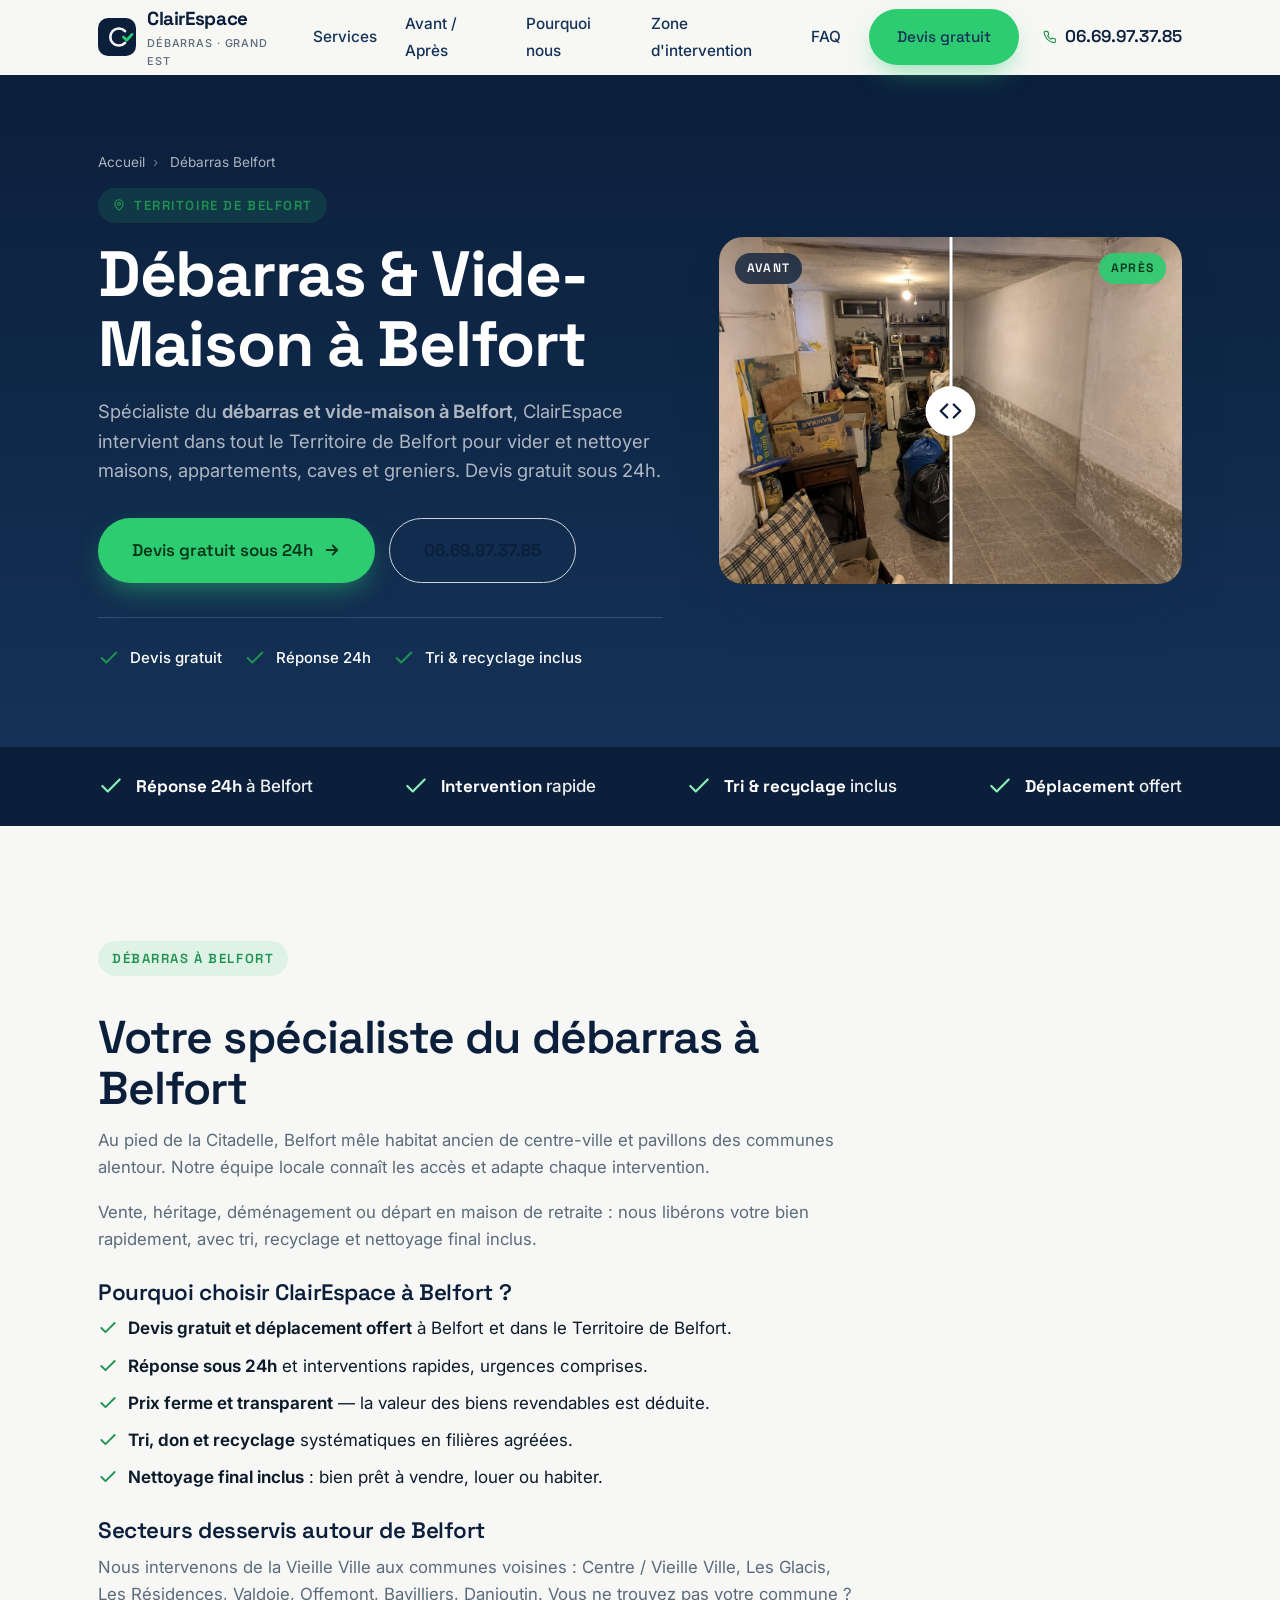
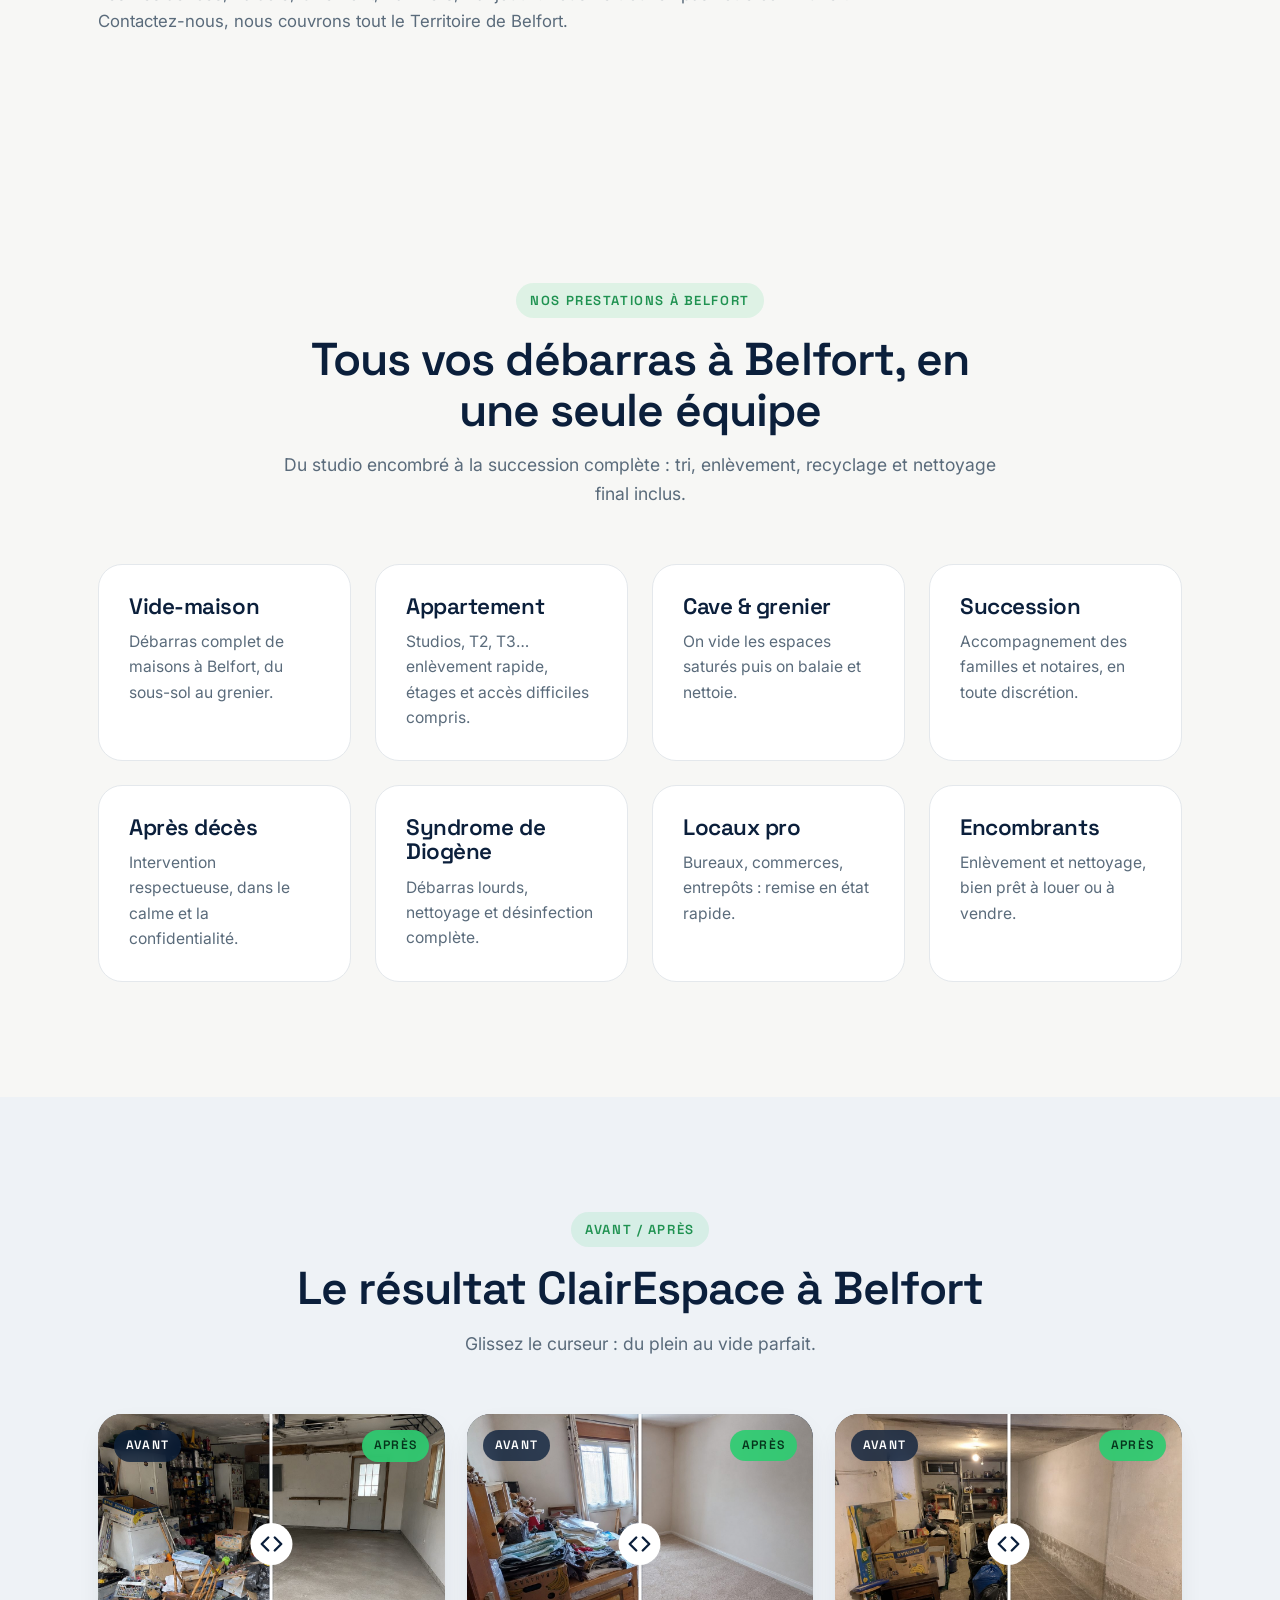
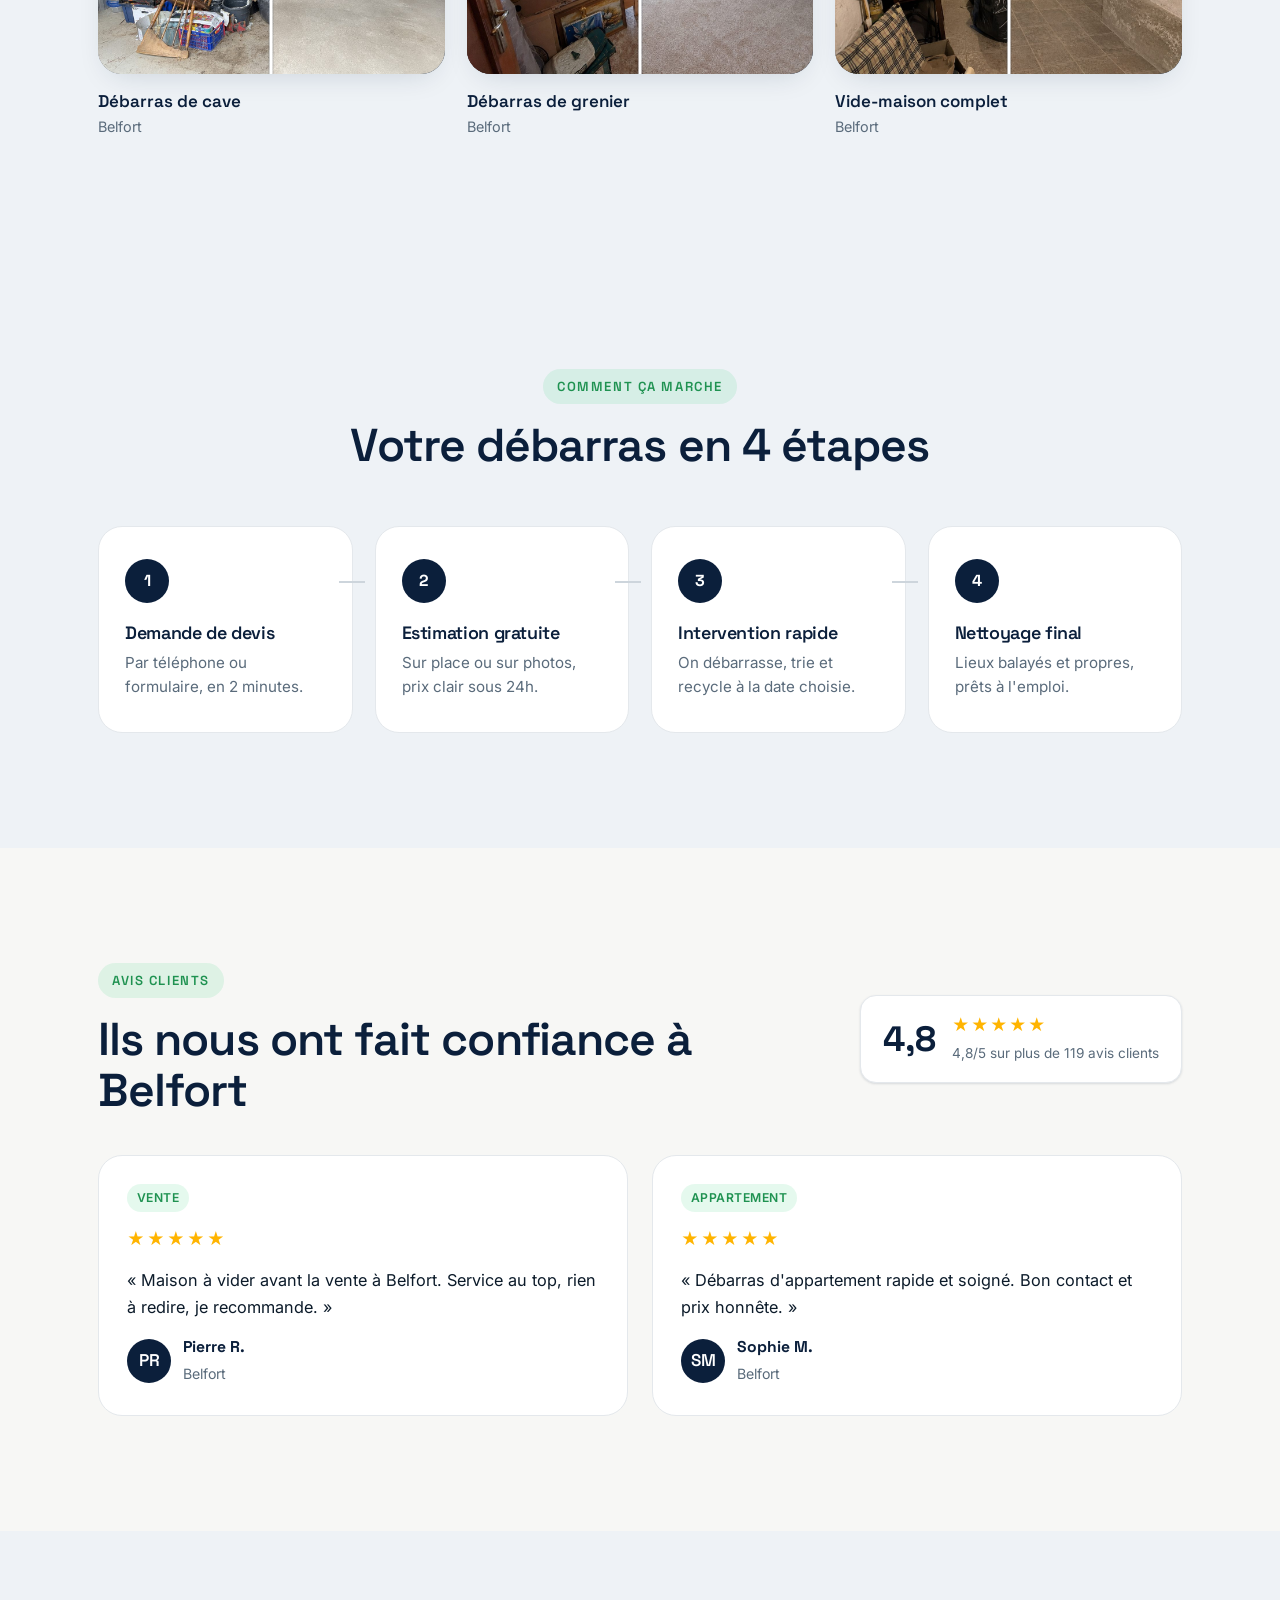
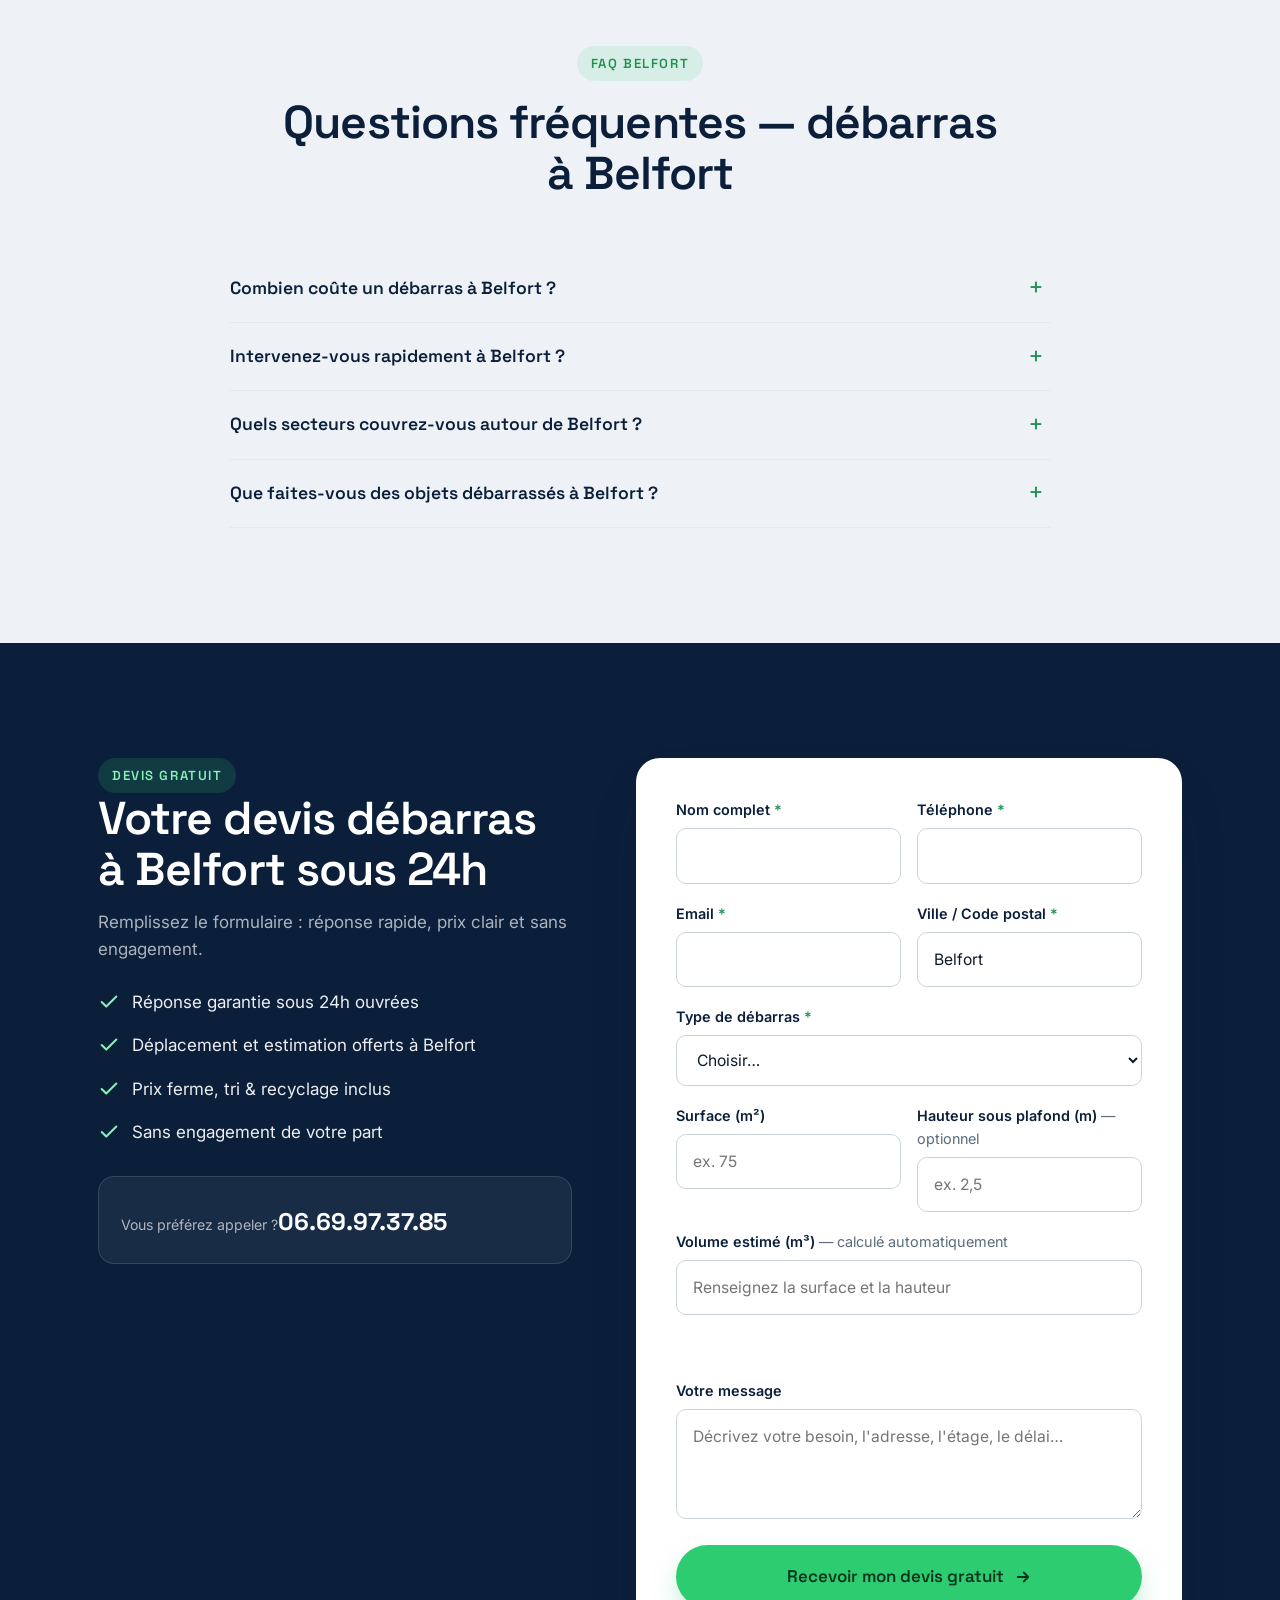
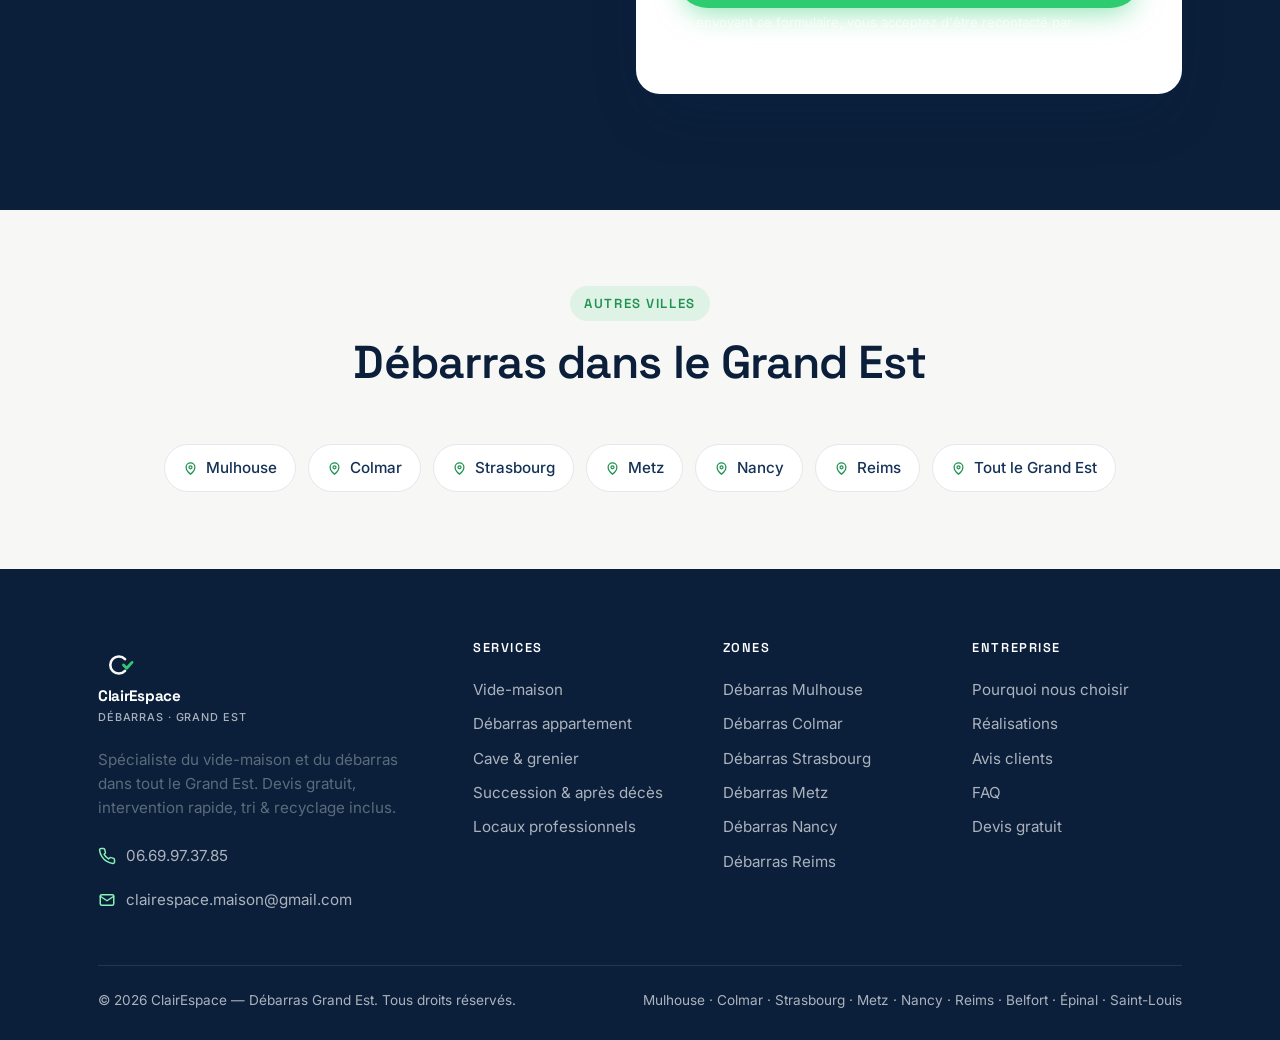
==== commit b7a702e4: "mon site à jour" ====
--- a/debarras-belfort.html
+++ b/debarras-belfort.html
@@ -16,13 +16,13 @@
 <meta property="og:title" content="Débarras Belfort (90000) | Vide-Maison & Succession — Devis Gratuit 24h">
 <meta property="og:description" content="Débarras et vide-maison à Belfort et dans le Territoire de Belfort. Appartement, maison, cave, succession, après décès. Devis gratuit sous 24h, intervention rapide, tri & recyclage inclus.">
 <meta property="og:url" content="https://clairespace.fr/debarras-belfort.html">
-<meta property="og:image" content="https://clairespace.fr/img/og-cover.svg">
+<meta property="og:image" content="https://clairespace.fr/img/og-cover.jpg">
 <meta name="twitter:card" content="summary_large_image">
 <link rel="preconnect" href="https://fonts.googleapis.com">
 <link rel="preconnect" href="https://fonts.gstatic.com" crossorigin>
 <link rel="stylesheet" href="https://fonts.googleapis.com/css2?family=Inter:wght@400;500;600;700&family=Space+Grotesk:wght@500;600;700&display=swap">
 <link rel="stylesheet" href="css/styles.css">
-<script type="application/ld+json">{"@context": "https://schema.org", "@type": "HomeAndConstructionBusiness", "@id": "https://clairespace.fr/debarras-belfort.html#business", "name": "ClairEspace — Débarras Belfort", "image": "https://clairespace.fr/img/og-cover.svg", "url": "https://clairespace.fr/debarras-belfort.html", "telephone": "+33669973785", "email": "clairespace.maison@gmail.com", "priceRange": "€€", "description": "Débarras et vide-maison à Belfort et dans le Territoire de Belfort. Appartement, maison, cave, succession, après décès. Devis gratuit sous 24h, intervention rapide, tri & recyclage inclus.", "address": {"@type": "PostalAddress", "addressLocality": "Belfort", "postalCode": "90000", "addressRegion": "Grand Est", "addressCountry": "FR"}, "geo": {"@type": "GeoCoordinates", "latitude": 47.6379, "longitude": 6.8628}, "areaServed": ["Belfort", "Territoire de Belfort", "Centre / Vieille Ville", "Les Glacis", "Les Résidences", "Valdoie"], "aggregateRating": {"@type": "AggregateRating", "ratingValue": "4.8", "reviewCount": "119", "bestRating": "5"}}</script>
+<script type="application/ld+json">{"@context": "https://schema.org", "@type": "HomeAndConstructionBusiness", "@id": "https://clairespace.fr/debarras-belfort.html#business", "name": "ClairEspace — Débarras Belfort", "image": "https://clairespace.fr/img/og-cover.jpg", "url": "https://clairespace.fr/debarras-belfort.html", "telephone": "+33669973785", "email": "clairespace.maison@gmail.com", "priceRange": "€€", "description": "Débarras et vide-maison à Belfort et dans le Territoire de Belfort. Appartement, maison, cave, succession, après décès. Devis gratuit sous 24h, intervention rapide, tri & recyclage inclus.", "address": {"@type": "PostalAddress", "addressLocality": "Belfort", "postalCode": "90000", "addressRegion": "Grand Est", "addressCountry": "FR"}, "geo": {"@type": "GeoCoordinates", "latitude": 47.6379, "longitude": 6.8628}, "areaServed": ["Belfort", "Territoire de Belfort", "Centre / Vieille Ville", "Les Glacis", "Les Résidences", "Valdoie"], "aggregateRating": {"@type": "AggregateRating", "ratingValue": "4.8", "reviewCount": "119", "bestRating": "5"}}</script>
 <script type="application/ld+json">{"@context": "https://schema.org", "@type": "FAQPage", "mainEntity": [{"@type": "Question", "name": "Combien coûte un débarras à Belfort ?", "acceptedAnswer": {"@type": "Answer", "text": "Le prix dépend du volume, de l'accès et de la nature des objets. À Belfort, l'estimation et le déplacement sont gratuits : vous recevez un devis ferme sous 24h. La valeur des biens revendables peut être déduite, voire rendre le débarras gratuit."}}, {"@type": "Question", "name": "Intervenez-vous rapidement à Belfort ?", "acceptedAnswer": {"@type": "Answer", "text": "Oui. Nous répondons sous 24h et intervenons en quelques jours à Belfort et alentours. En cas d'urgence (vente, succession, fin de bail), une intervention express est possible."}}, {"@type": "Question", "name": "Quels secteurs couvrez-vous autour de Belfort ?", "acceptedAnswer": {"@type": "Answer", "text": "Nous intervenons à Belfort et dans tout le secteur : Centre / Vieille Ville, Les Glacis, Les Résidences, Valdoie et les communes voisines, ainsi que l'ensemble du Territoire de Belfort."}}, {"@type": "Question", "name": "Que faites-vous des objets débarrassés à Belfort ?", "acceptedAnswer": {"@type": "Answer", "text": "Nous trions systématiquement : dons aux associations, revalorisation des objets réutilisables et recyclage du reste en filières agréées. Une démarche éco-responsable incluse."}}]}</script>
 <script type="application/ld+json">{"@context": "https://schema.org", "@type": "BreadcrumbList", "itemListElement": [{"@type": "ListItem", "position": 1, "name": "Accueil", "item": "https://clairespace.fr/"}, {"@type": "ListItem", "position": 2, "name": "Débarras Belfort", "item": "https://clairespace.fr/debarras-belfort.html"}]}</script>
 </head>
@@ -71,8 +71,8 @@
       </div>
       <div class="hero__media reveal" data-delay="2">
         <div class="ba ba--card" data-ba>
-          <div class="ba__img ba__after"><img src="img/after-salon.svg" alt="Logement vidé et propre après débarras à Belfort" loading="eager" width="800" height="600"></div>
-          <div class="ba__img ba__before"><img src="img/before-salon.svg" alt="Logement encombré avant débarras à Belfort" loading="eager" width="800" height="600"></div>
+          <div class="ba__img ba__after"><img src="img/after-salon.jpg" alt="Logement vidé et propre après débarras à Belfort" loading="eager" width="800" height="600"></div>
+          <div class="ba__img ba__before"><img src="img/before-salon.jpg" alt="Logement encombré avant débarras à Belfort" loading="eager" width="800" height="600"></div>
           <span class="ba__tag ba__tag--before">Avant</span><span class="ba__tag ba__tag--after">Après</span>
           <div class="ba__handle"><div class="ba__grip"><svg viewBox="0 0 24 24" fill="none" stroke="currentColor" stroke-width="2.2" stroke-linecap="round" stroke-linejoin="round"><path d="M9 6 3 12l6 6M15 6l6 6-6 6"/></svg></div></div>
           <input class="ba__range" type="range" min="0" max="100" value="50" aria-label="Comparer avant et après à Belfort">
@@ -141,22 +141,22 @@
     </div>
     <div class="gallery">
       <figure class="reveal"><div class="ba ba--card" data-ba>
-        <div class="ba__img ba__after"><img src="img/after-cave.svg" alt="Cave vidée à Belfort" loading="lazy" width="800" height="600"></div>
-        <div class="ba__img ba__before"><img src="img/before-cave.svg" alt="Cave encombrée à Belfort" loading="lazy" width="800" height="600"></div>
+        <div class="ba__img ba__after"><img src="img/after-cave.jpg" alt="Cave vidée à Belfort" loading="lazy" width="800" height="600"></div>
+        <div class="ba__img ba__before"><img src="img/before-cave.jpg" alt="Cave encombrée à Belfort" loading="lazy" width="800" height="600"></div>
         <span class="ba__tag ba__tag--before">Avant</span><span class="ba__tag ba__tag--after">Après</span>
         <div class="ba__handle"><div class="ba__grip"><svg viewBox="0 0 24 24" fill="none" stroke="currentColor" stroke-width="2.2" stroke-linecap="round" stroke-linejoin="round"><path d="M9 6 3 12l6 6M15 6l6 6-6 6"/></svg></div></div>
         <input class="ba__range" type="range" min="0" max="100" value="50" aria-label="Comparer cave à Belfort"></div>
         <figcaption>Débarras de cave<span>Belfort</span></figcaption></figure>
       <figure class="reveal" data-delay="1"><div class="ba ba--card" data-ba>
-        <div class="ba__img ba__after"><img src="img/after-grenier.svg" alt="Grenier vidé à Belfort" loading="lazy" width="800" height="600"></div>
-        <div class="ba__img ba__before"><img src="img/before-grenier.svg" alt="Grenier encombré à Belfort" loading="lazy" width="800" height="600"></div>
+        <div class="ba__img ba__after"><img src="img/after-grenier.jpg" alt="Grenier vidé à Belfort" loading="lazy" width="800" height="600"></div>
+        <div class="ba__img ba__before"><img src="img/before-grenier.jpg" alt="Grenier encombré à Belfort" loading="lazy" width="800" height="600"></div>
         <span class="ba__tag ba__tag--before">Avant</span><span class="ba__tag ba__tag--after">Après</span>
         <div class="ba__handle"><div class="ba__grip"><svg viewBox="0 0 24 24" fill="none" stroke="currentColor" stroke-width="2.2" stroke-linecap="round" stroke-linejoin="round"><path d="M9 6 3 12l6 6M15 6l6 6-6 6"/></svg></div></div>
         <input class="ba__range" type="range" min="0" max="100" value="50" aria-label="Comparer grenier à Belfort"></div>
         <figcaption>Débarras de grenier<span>Belfort</span></figcaption></figure>
       <figure class="reveal" data-delay="2"><div class="ba ba--card" data-ba>
-        <div class="ba__img ba__after"><img src="img/after-salon.svg" alt="Maison vidée à Belfort" loading="lazy" width="800" height="600"></div>
-        <div class="ba__img ba__before"><img src="img/before-salon.svg" alt="Maison encombrée à Belfort" loading="lazy" width="800" height="600"></div>
+        <div class="ba__img ba__after"><img src="img/after-salon.jpg" alt="Maison vidée à Belfort" loading="lazy" width="800" height="600"></div>
+        <div class="ba__img ba__before"><img src="img/before-salon.jpg" alt="Maison encombrée à Belfort" loading="lazy" width="800" height="600"></div>
         <span class="ba__tag ba__tag--before">Avant</span><span class="ba__tag ba__tag--after">Après</span>
         <div class="ba__handle"><div class="ba__grip"><svg viewBox="0 0 24 24" fill="none" stroke="currentColor" stroke-width="2.2" stroke-linecap="round" stroke-linejoin="round"><path d="M9 6 3 12l6 6M15 6l6 6-6 6"/></svg></div></div>
         <input class="ba__range" type="range" min="0" max="100" value="50" aria-label="Comparer vide-maison à Belfort"></div>
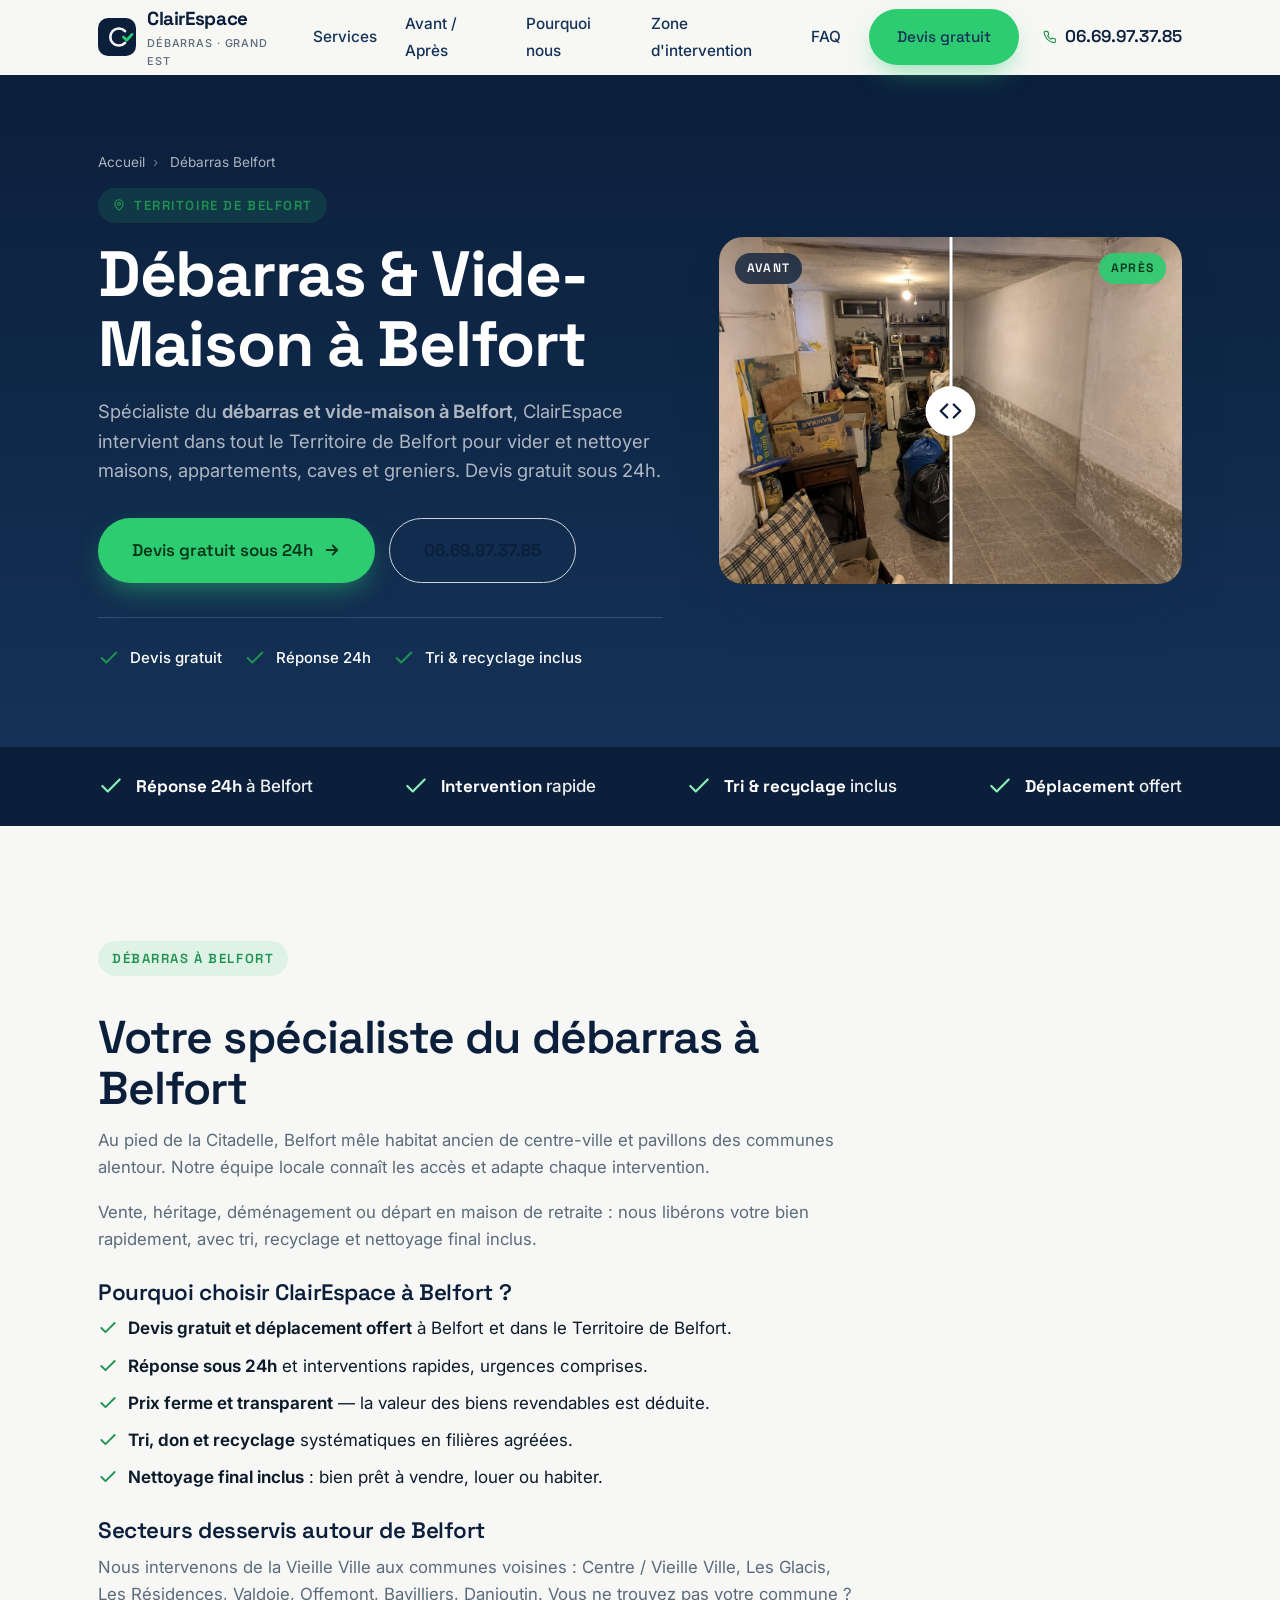
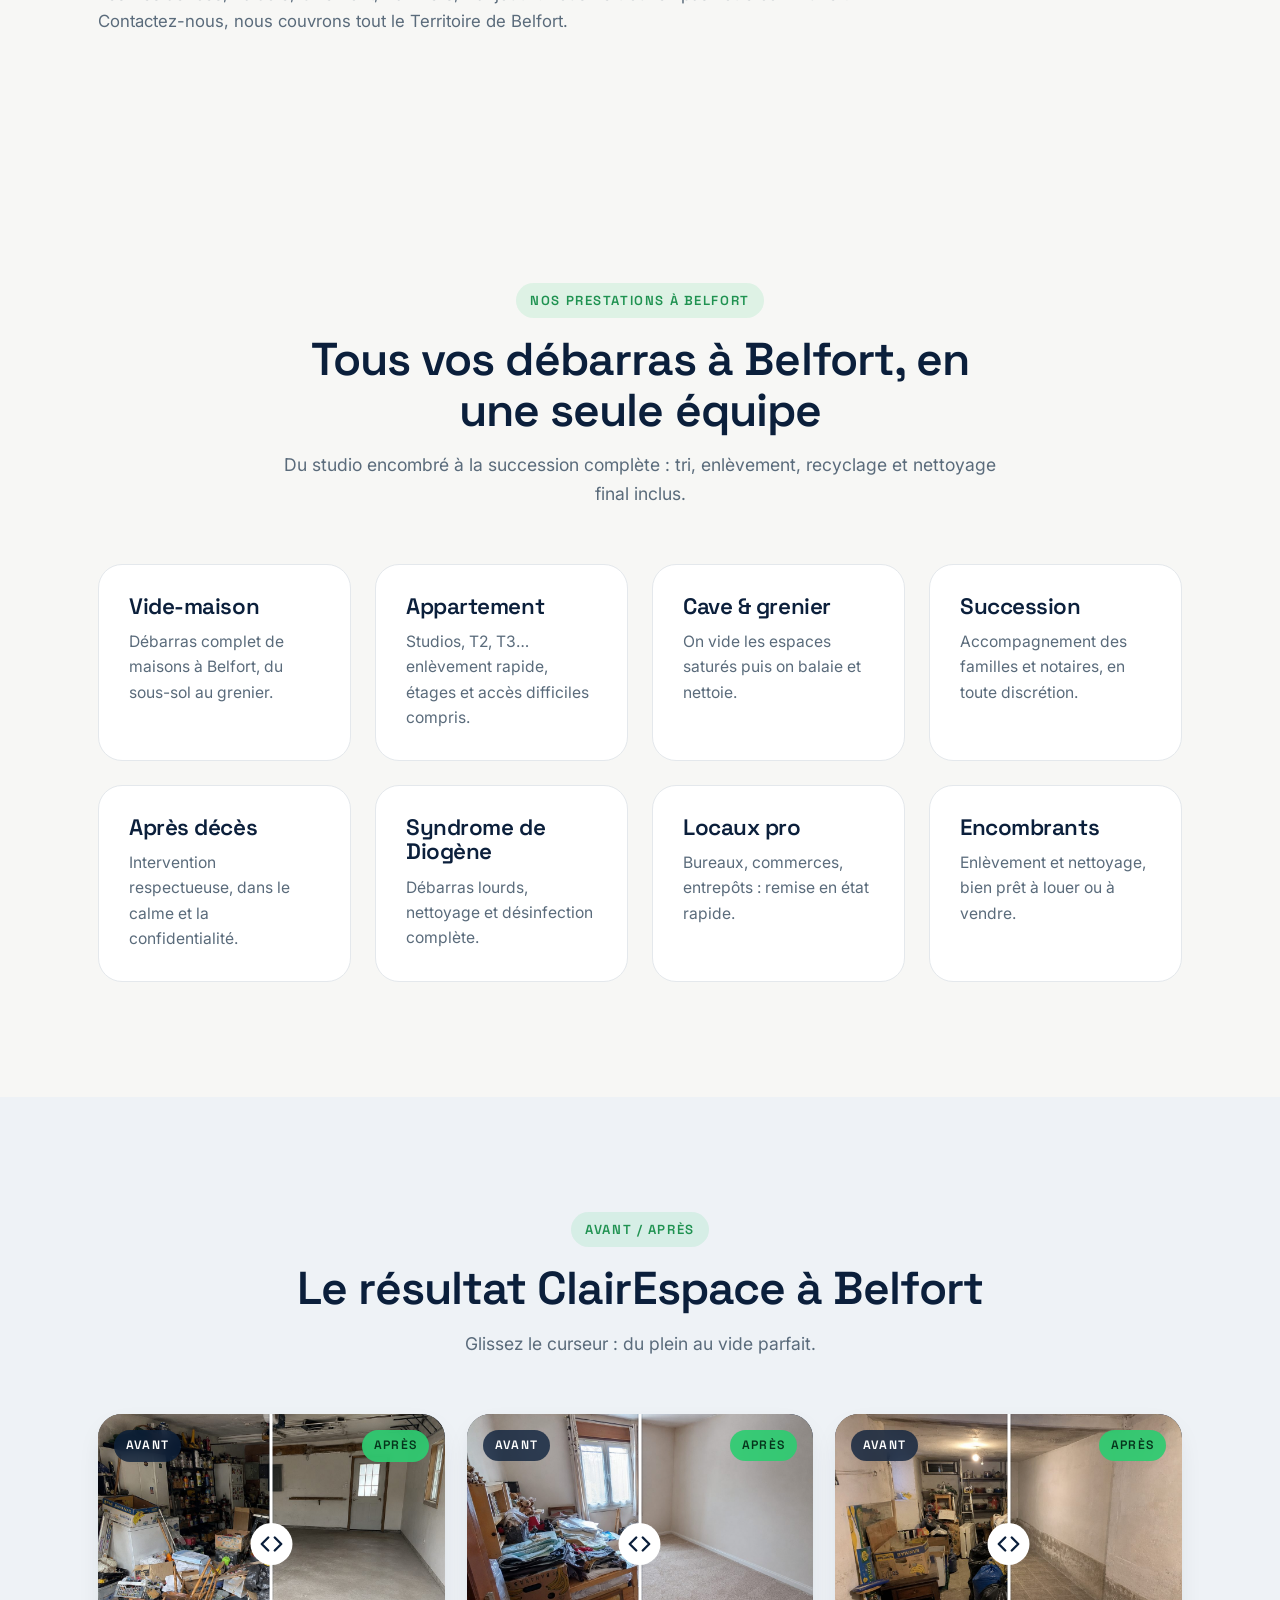
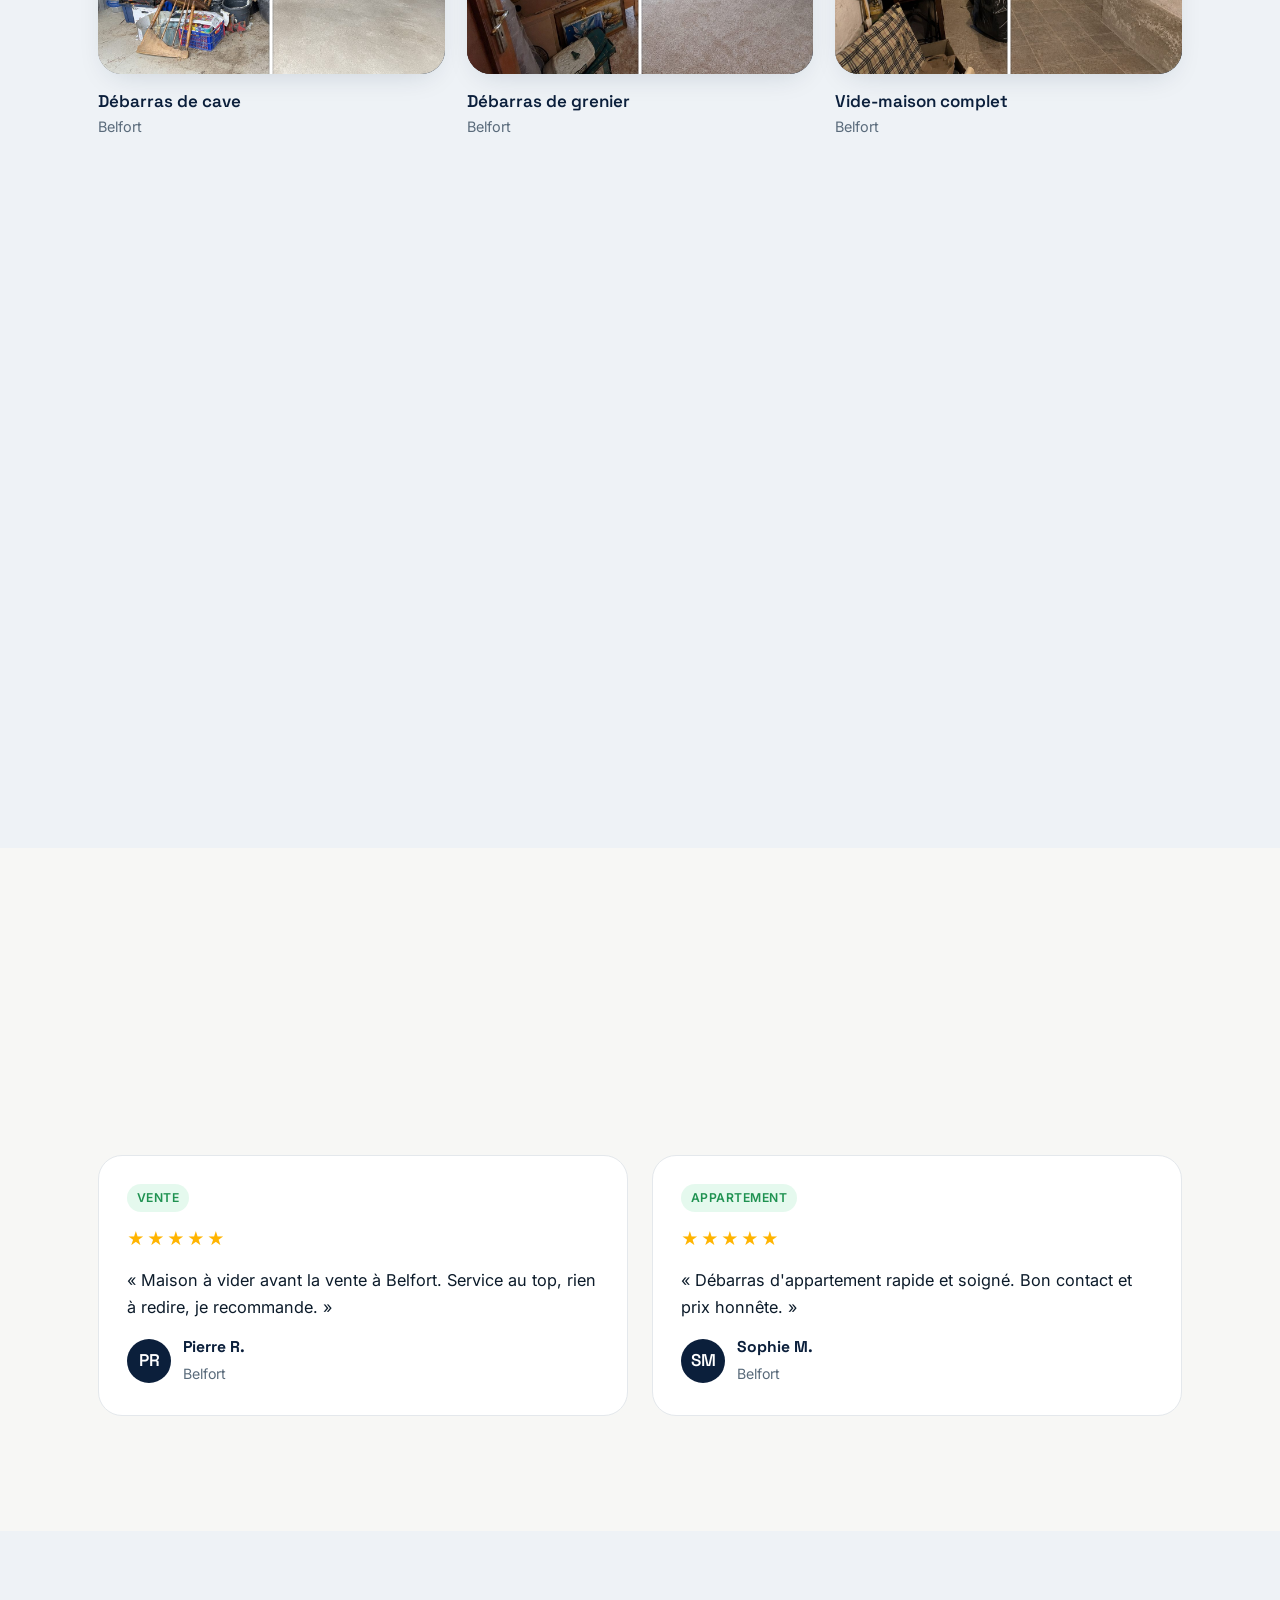
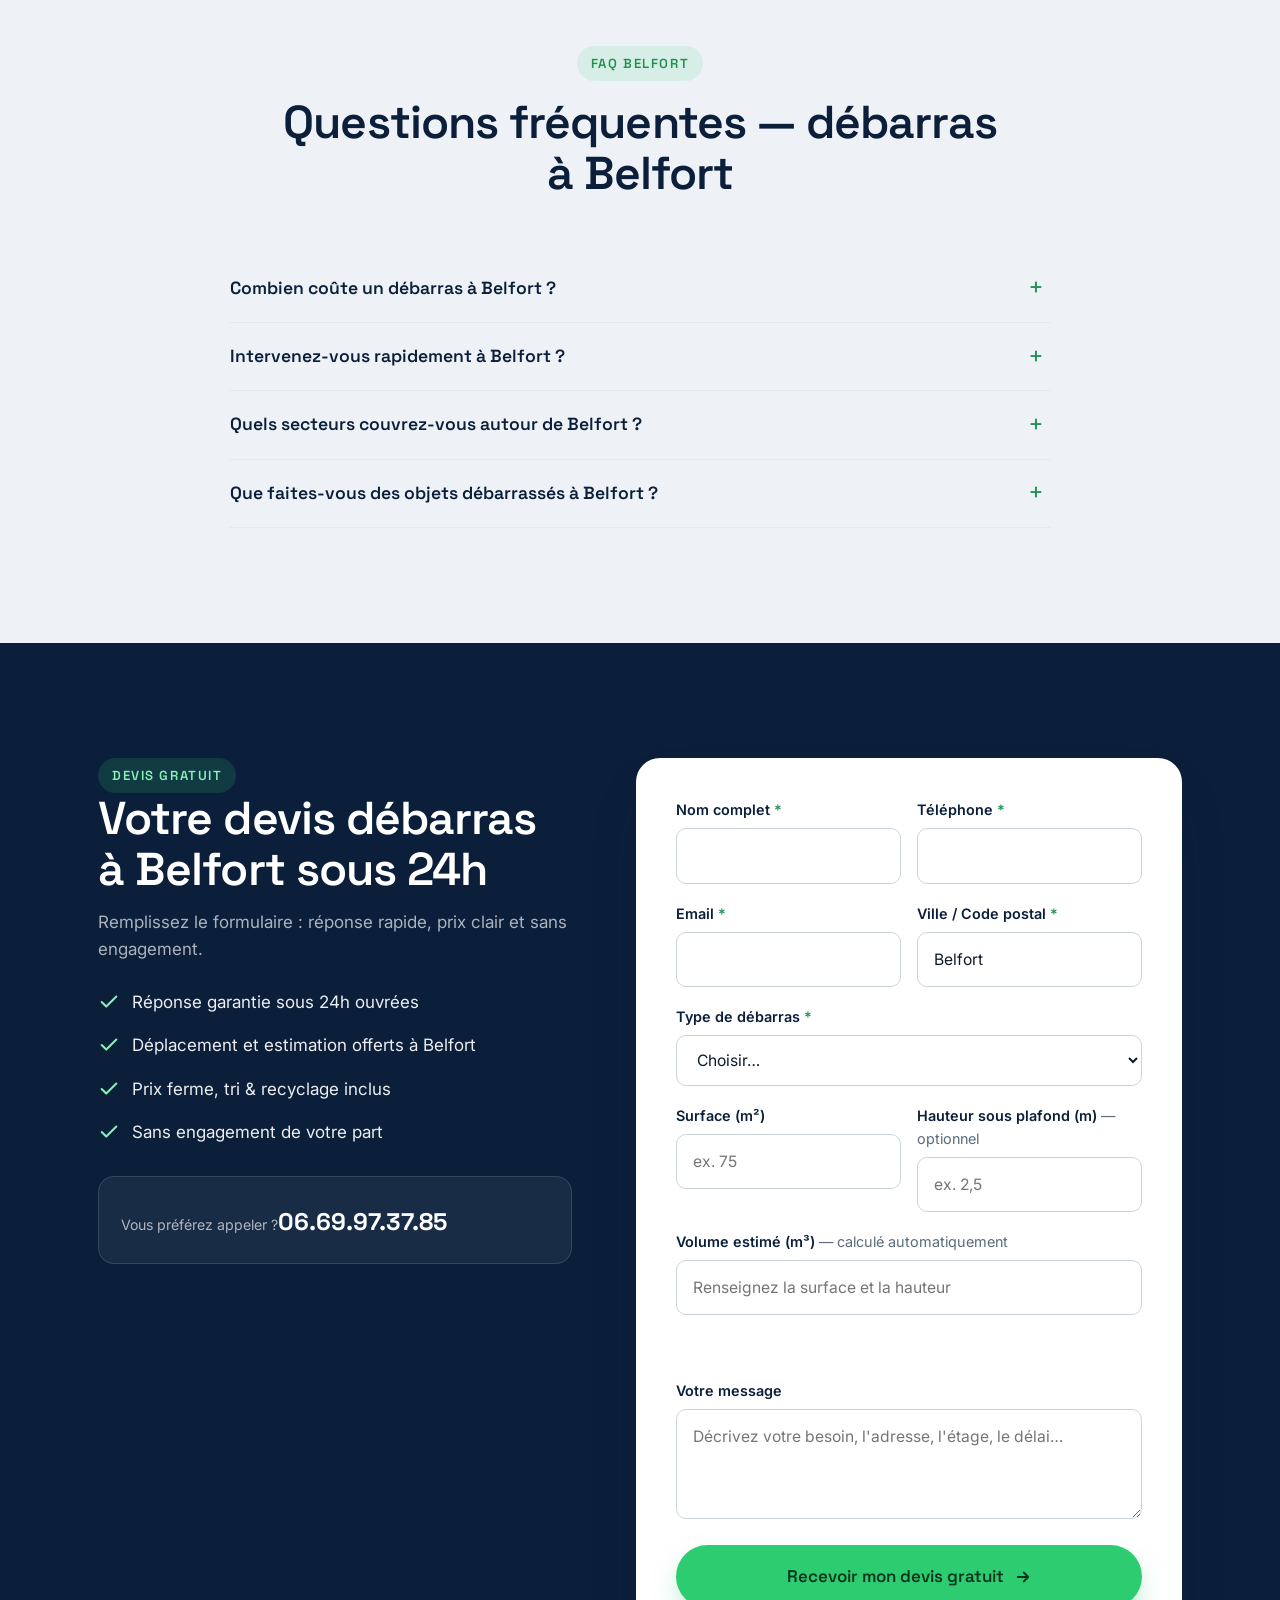
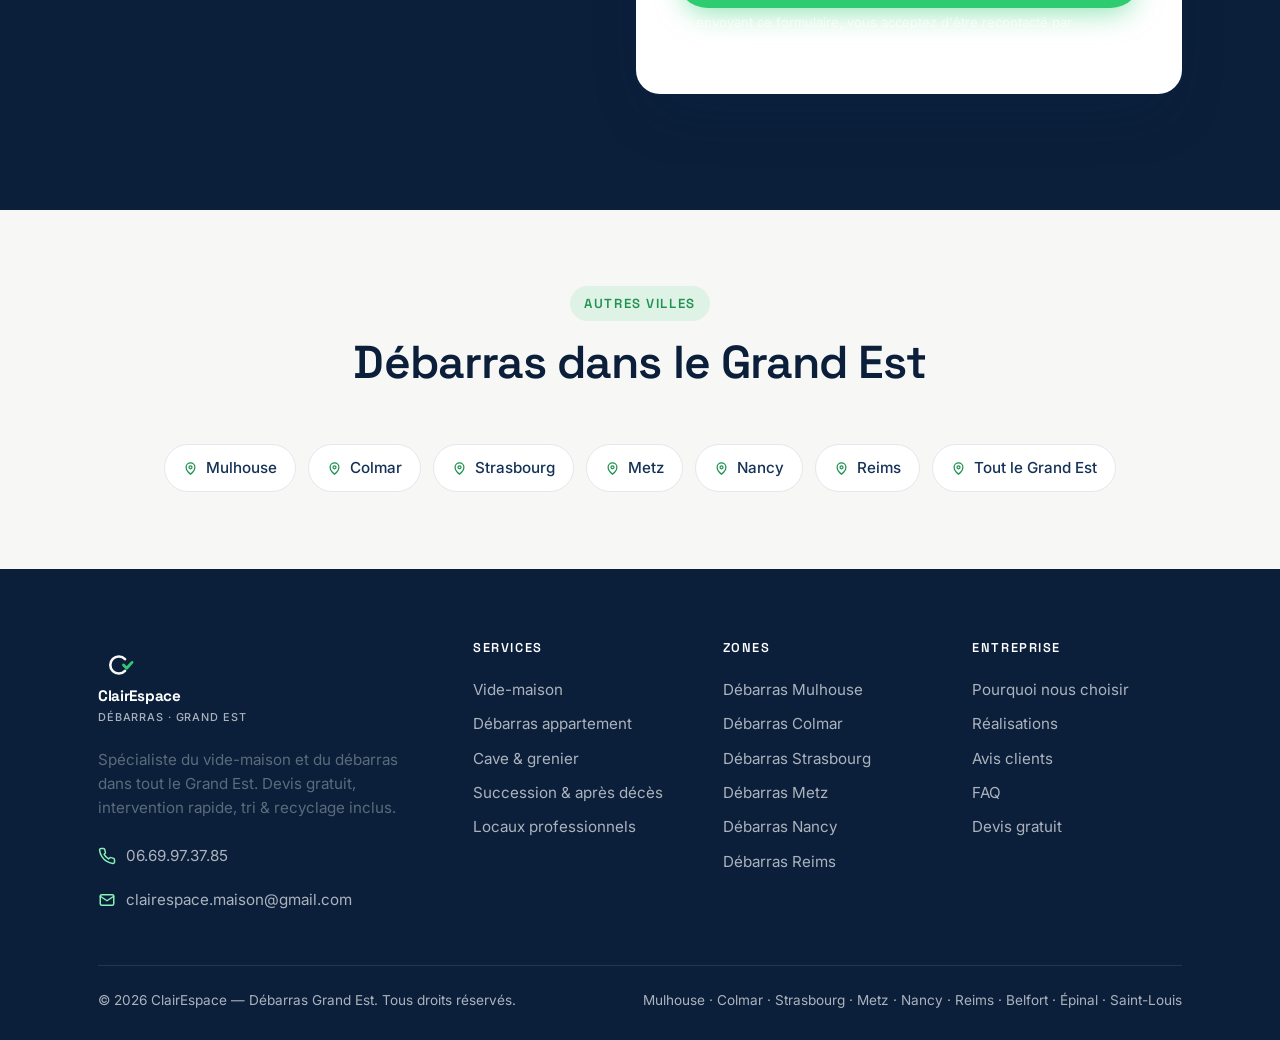
==== commit 71e4a186: "version hostinger" ====
--- a/debarras-belfort.html
+++ b/debarras-belfort.html
@@ -220,7 +220,7 @@
         </div>
         <div class="devis__call"><small style="color:var(--on-navy-muted)">Vous préférez appeler ?</small><a href="tel:+33669973785">06.69.97.37.85</a></div>
       </div>
-      <form class="form" id="devis-form" action="#" method="post" novalidate>
+      <form class="form" id="devis-form" action="contact.php" method="post" novalidate>
         <input type="text" name="website" tabindex="-1" autocomplete="off" aria-hidden="true" style="position:absolute;left:-9999px;width:1px;height:1px;opacity:0">
         <div class="form__row">
           <div class="field"><label for="nom">Nom complet <span class="req">*</span></label><input id="nom" name="nom" type="text" autocomplete="name" required><span class="field__err">Merci d'indiquer votre nom.</span></div>
